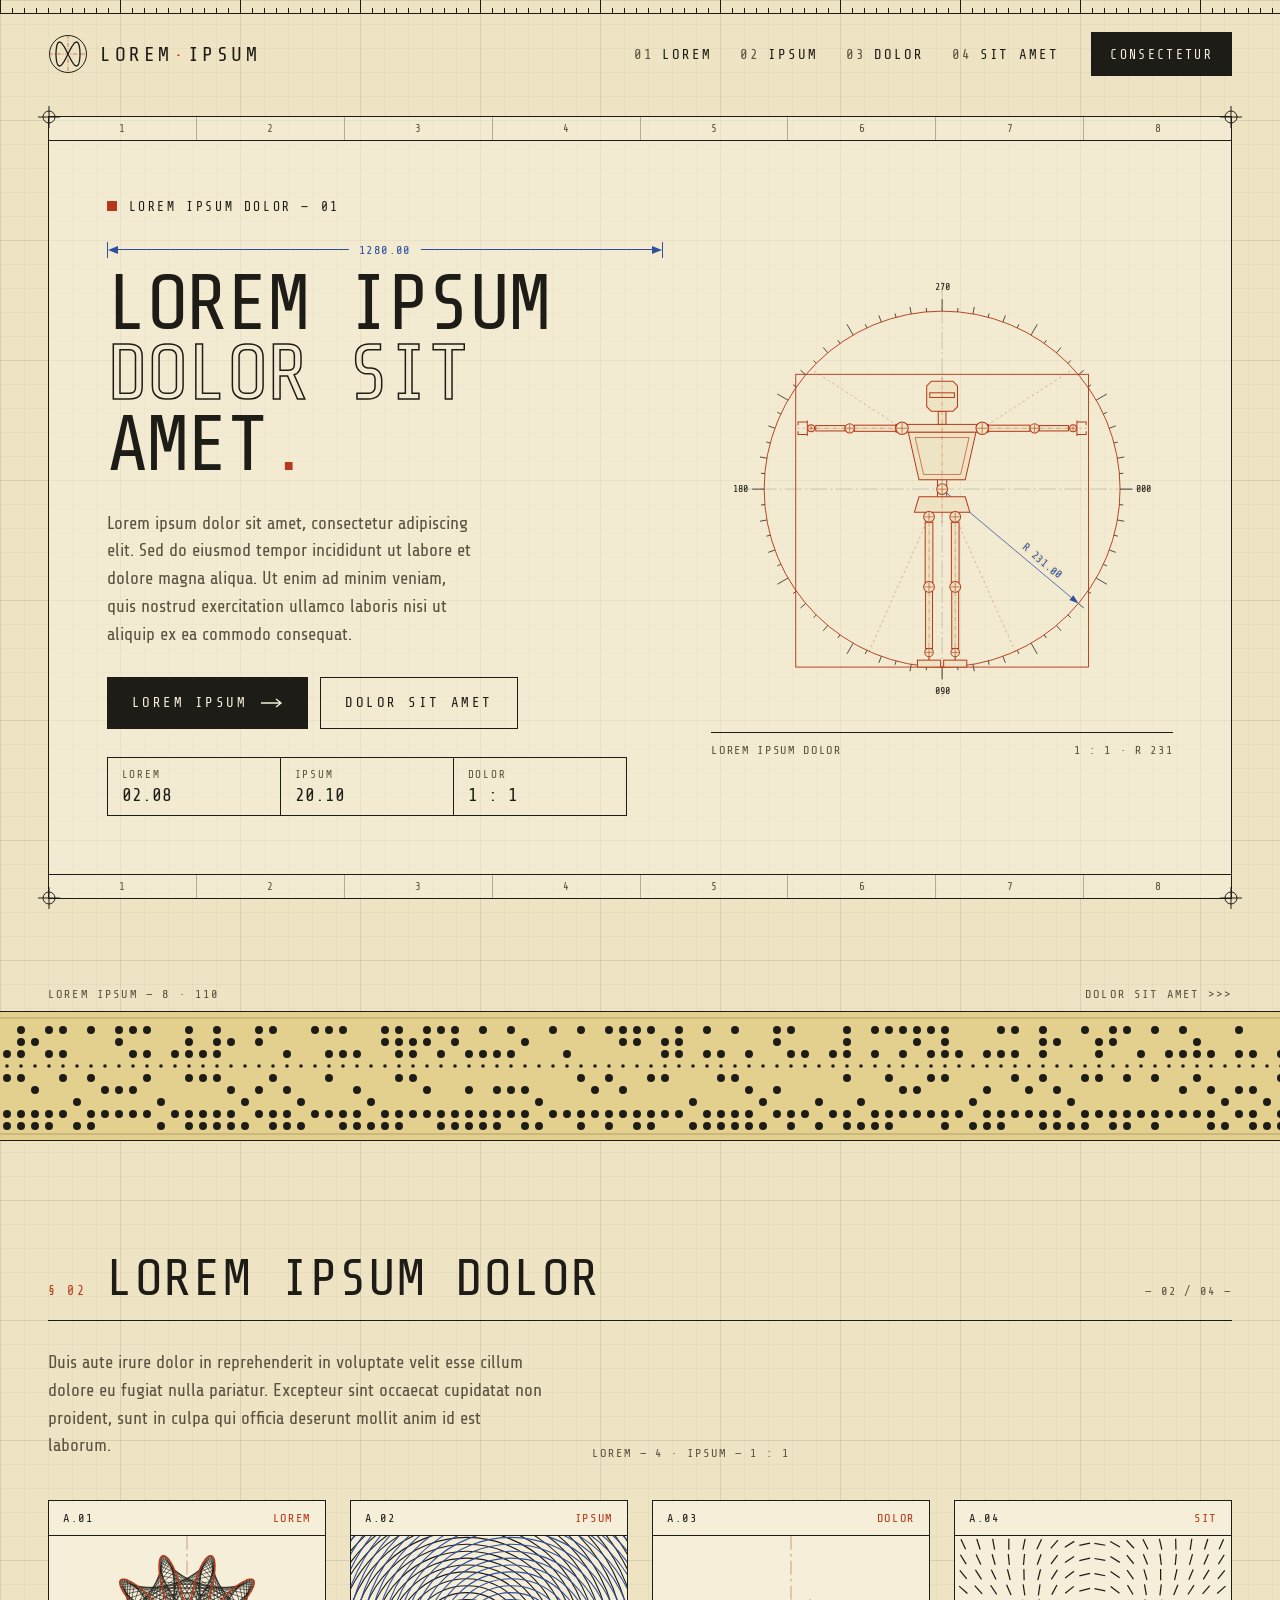
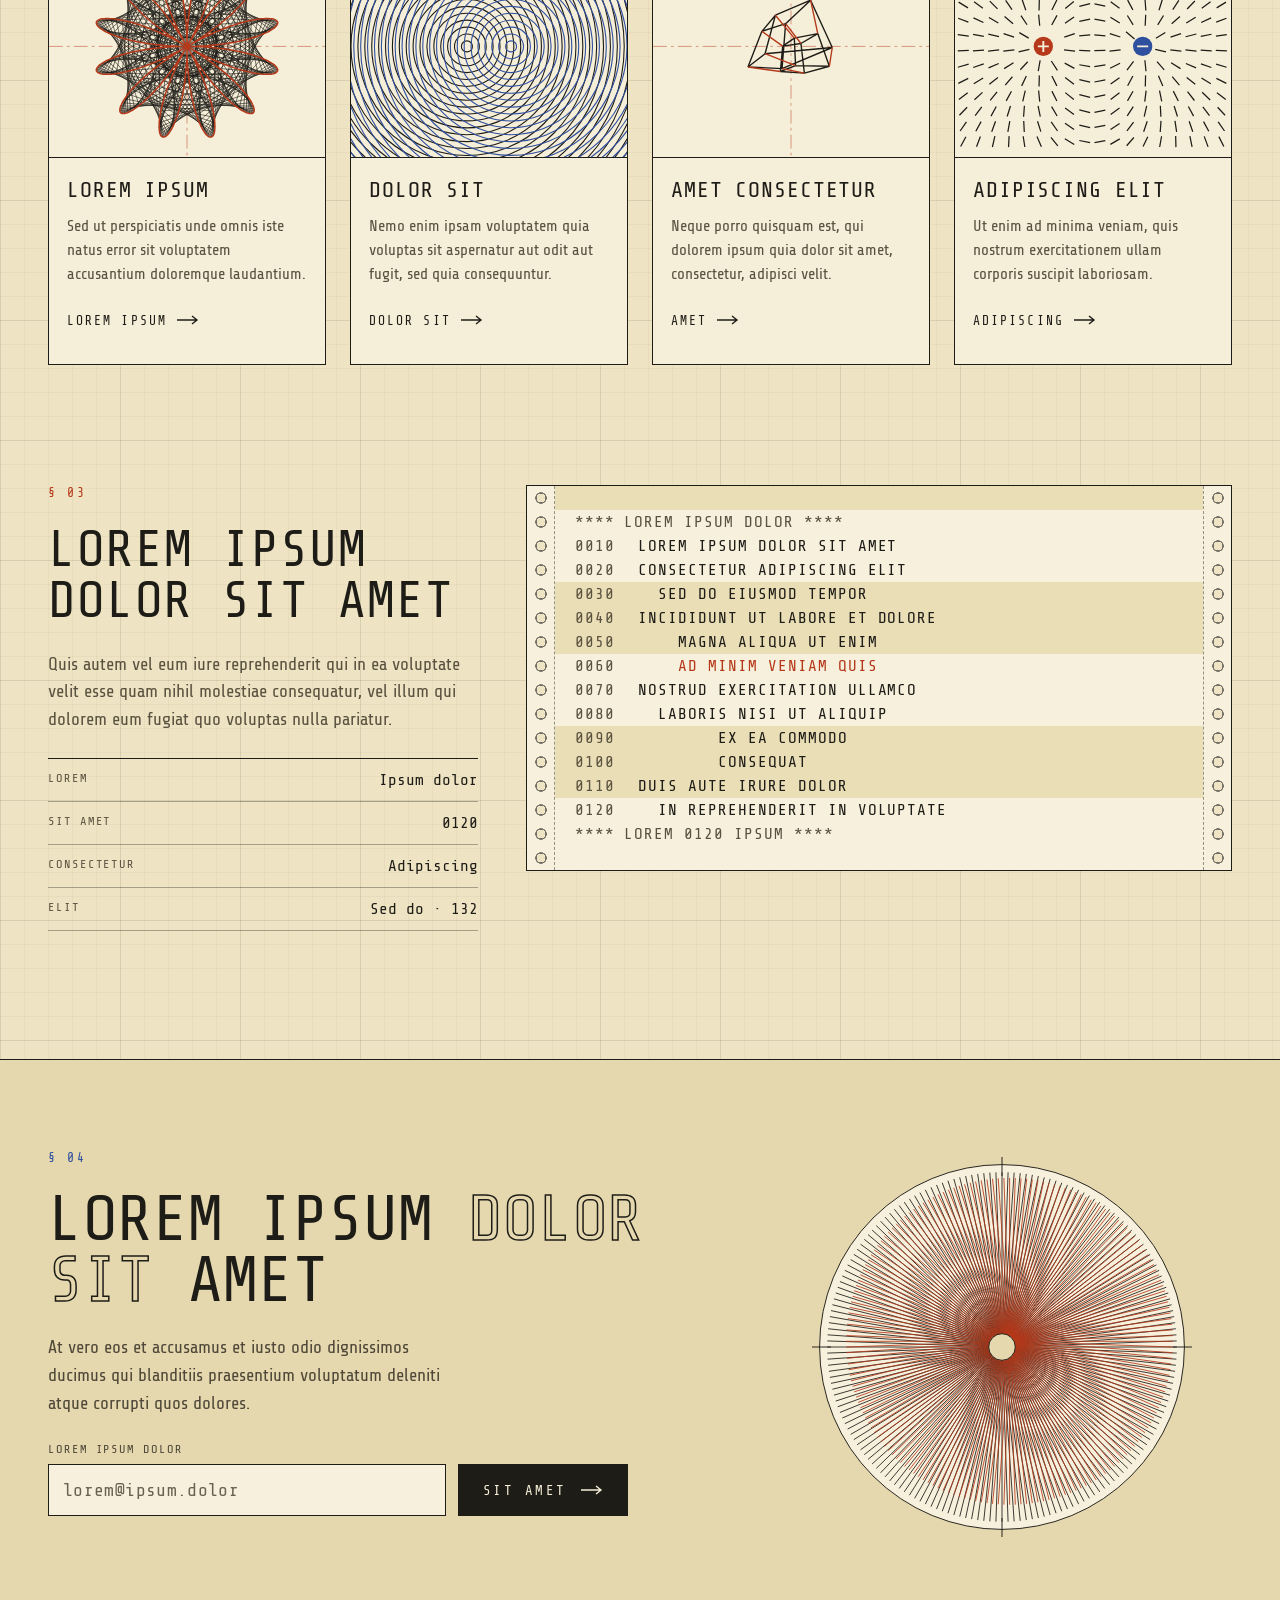
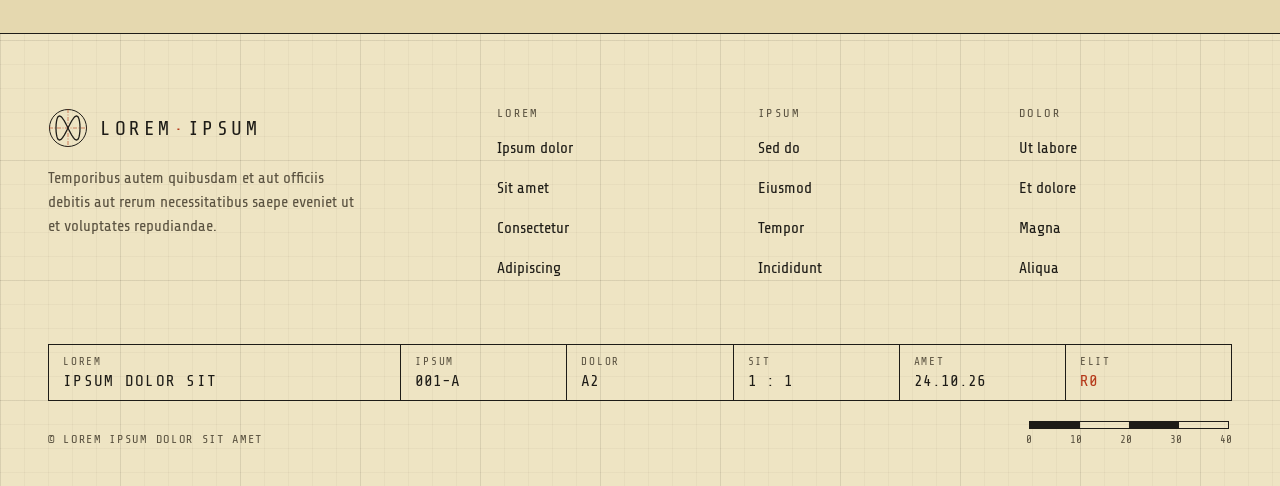
==== index.html @ cb976faa "uploaded html, css, and js file for editing." ====
<!doctype html>
<html lang="en">
<head>
  <meta charset="utf-8">
  <meta name="viewport" content="width=device-width, initial-scale=1">
  <title>Lorem Ipsum</title>
  <meta name="description" content="Lorem ipsum dolor sit amet, consectetur adipiscing elit.">
  <link rel="preconnect" href="https://fonts.googleapis.com">
  <link rel="preconnect" href="https://fonts.gstatic.com" crossorigin>
  <link rel="stylesheet" href="https://fonts.googleapis.com/css2?family=Share+Tech&amp;family=Share+Tech+Mono&amp;display=swap">
  <link rel="stylesheet" href="styles.css">
  <script src="script.js" defer></script>
</head>
<body>

<div class="ruler" aria-hidden="true"></div>

<!-- ============ Header ============ -->
<header class="site-header container">
  <nav class="nav" aria-label="Primary">
    <a class="brand" href="#">
      <svg class="brand-mark" width="40" height="40" viewBox="0 0 40 40" aria-hidden="true">
        <circle class="s-ink" cx="20" cy="20" r="18.5" fill="none" stroke-width="1"/>
        <path class="s-acc" d="M20 1V39M1 20H39" fill="none" stroke-width="0.6" stroke-dasharray="4 1.5 1 1.5"/>
        <path class="s-ink" data-art="logo" fill="none" stroke-width="1.3"/>
      </svg>
      <span class="brand-name">Lorem<span class="accent">·</span>Ipsum</span>
    </a>
    <div class="nav-links">
      <a href="#"><span class="num">01</span>Lorem</a>
      <a href="#"><span class="num">02</span>Ipsum</a>
      <a href="#"><span class="num">03</span>Dolor</a>
      <a href="#"><span class="num">04</span>Sit amet</a>
    </div>
    <a class="btn btn--solid btn--sm" href="#">Consectetur</a>
  </nav>
</header>

<main>

  <!-- ============ Hero: drawing sheet ============ -->
  <section class="hero container">
    <div class="sheet">
      <svg class="reg reg--tl" viewBox="0 0 22 22" aria-hidden="true"><circle cx="11" cy="11" r="6"/><path d="M11 0V22M0 11H22"/></svg>
      <svg class="reg reg--tr" viewBox="0 0 22 22" aria-hidden="true"><circle cx="11" cy="11" r="6"/><path d="M11 0V22M0 11H22"/></svg>
      <svg class="reg reg--bl" viewBox="0 0 22 22" aria-hidden="true"><circle cx="11" cy="11" r="6"/><path d="M11 0V22M0 11H22"/></svg>
      <svg class="reg reg--br" viewBox="0 0 22 22" aria-hidden="true"><circle cx="11" cy="11" r="6"/><path d="M11 0V22M0 11H22"/></svg>

      <div class="zones" aria-hidden="true">
        <span>1</span><span>2</span><span>3</span><span>4</span><span>5</span><span>6</span><span>7</span><span>8</span>
      </div>

      <div class="hero-grid">
        <div class="hero-copy">
          <p class="eyebrow"><span class="eyebrow-dot" aria-hidden="true"></span>Lorem ipsum dolor — 01</p>

          <div class="hero-heading">
            <div class="dim" aria-hidden="true">
              <span class="dim-tick"></span>
              <svg width="10" height="8" viewBox="0 0 10 8"><path d="M0 4L10 0V8Z"/></svg>
              <span class="dim-line"></span>
              <span class="dim-label">1280.00</span>
              <span class="dim-line"></span>
              <svg width="10" height="8" viewBox="0 0 10 8"><path d="M10 4L0 0V8Z"/></svg>
              <span class="dim-tick"></span>
            </div>
            <h1 class="hero-title">
              <span>Lorem ipsum</span>
              <span class="outline">Dolor sit</span>
              <span>Amet<span class="accent">.</span></span>
            </h1>
          </div>

          <p class="lede">Lorem ipsum dolor sit amet, consectetur adipiscing elit. Sed do eiusmod tempor incididunt ut labore et dolore magna aliqua. Ut enim ad minim veniam, quis nostrud exercitation ullamco laboris nisi ut aliquip ex ea commodo consequat.</p>

          <div class="actions">
            <a class="btn btn--solid" href="#">Lorem ipsum
              <svg class="arrow" width="22" height="10" viewBox="0 0 22 10" aria-hidden="true"><path d="M0 5H20M15 1L20 5L15 9"/></svg>
            </a>
            <a class="btn btn--ghost" href="#">Dolor sit amet</a>
          </div>

          <dl class="title-block title-block--hero">
            <div><dt>Lorem</dt><dd>02.08</dd></div>
            <div><dt>Ipsum</dt><dd>20.10</dd></div>
            <div><dt>Dolor</dt><dd>1 : 1</dd></div>
          </dl>
        </div>

        <!-- Vitruvian robot: limbs swing about their joints between two poses -->
        <figure class="hero-fig">
          <svg class="vitruvian" viewBox="0 0 600 600" role="img" aria-label="Lorem ipsum dolor sit amet">
            <path class="s-ink" d="M300 30V570M30 300H570" fill="none" stroke-width="0.6" stroke-opacity="0.4" stroke-dasharray="22 4 3 4"/>
            <circle class="s-acc" cx="300" cy="300" r="231" fill="none" stroke-width="1.2"/>

            <g class="spin">
              <path class="s-ink" data-art="ticks" fill="none" stroke-width="1"/>
              <text class="f-ink" x="562" y="304" text-anchor="middle" font-size="13">000</text>
              <text class="f-ink" x="300" y="566" text-anchor="middle" font-size="13">090</text>
              <text class="f-ink" x="38" y="304" text-anchor="middle" font-size="13">180</text>
              <text class="f-ink" x="300" y="42" text-anchor="middle" font-size="13">270</text>
            </g>

            <rect class="s-acc" x="110" y="151" width="380" height="380" fill="none" stroke-width="1.2"/>

            <!-- ghost lines: both poses at once -->
            <path class="s-acc" d="M248 221H112M352 221H488M248 221L133.9 146.9M352 221L466.1 146.9M283 336V531M317 336V531M283 336L203.7 514.1M317 336L396.3 514.1" fill="none" stroke-width="0.8" stroke-dasharray="3 4" stroke-opacity="0.55"/>

            <!-- radius dimension -->
            <path class="s-acc2" d="M300 300L468 441" fill="none" stroke-width="1"/>
            <polygon class="f-acc2" points="477,448.5 465.2,443.9 470.4,437.7"/>
            <text class="f-acc2 halo" x="0" y="0" transform="translate(427 397) rotate(40)" text-anchor="middle" font-size="14">R 231.00</text>

            <g class="robot">
              <g class="leg-l">
                <rect x="278" y="343" width="10" height="78"/>
                <rect x="278.5" y="433" width="9" height="74"/>
                <path class="open" d="M283 517.5V522"/>
                <rect x="268" y="522" width="30" height="9"/>
                <path class="cl" d="M283 343V421M283 433V507"/>
                <circle cx="283" cy="427" r="7"/>
                <circle cx="283" cy="512" r="5.5"/>
                <path class="thin" d="M277 427H289M283 421V433M278.5 512H287.5M283 507.5V516.5"/>
              </g>
              <g class="leg-r">
                <rect x="312" y="343" width="10" height="78"/>
                <rect x="312.5" y="433" width="9" height="74"/>
                <path class="open" d="M317 517.5V522"/>
                <rect x="302" y="522" width="30" height="9"/>
                <path class="cl" d="M317 343V421M317 433V507"/>
                <circle cx="317" cy="427" r="7"/>
                <circle cx="317" cy="512" r="5.5"/>
                <path class="thin" d="M311 427H323M317 421V433M312.5 512H321.5M317 507.5V516.5"/>
              </g>
              <g class="arm-l">
                <rect x="186" y="217" width="54" height="8"/>
                <rect x="136" y="217.5" width="38" height="7"/>
                <path class="open" d="M125 211V231M125 213H113V217M125 229H113V225"/>
                <path class="cl" d="M186 221H240M136 221H174"/>
                <circle cx="180" cy="221" r="6"/>
                <circle cx="130" cy="221" r="4.5"/>
                <path class="thin" d="M175 221H185M180 216V226M126.5 221H133.5M130 217.5V224.5"/>
              </g>
              <g class="arm-r">
                <rect x="360" y="217" width="54" height="8"/>
                <rect x="426" y="217.5" width="38" height="7"/>
                <path class="open" d="M475 211V231M475 213H487V217M475 229H487V225"/>
                <path class="cl" d="M360 221H414M426 221H464"/>
                <circle cx="420" cy="221" r="6"/>
                <circle cx="470" cy="221" r="4.5"/>
                <path class="thin" d="M415 221H425M420 216V226M466.5 221H473.5M470 217.5V224.5"/>
              </g>
              <!-- neck, head, torso, waist, pelvis, shoulder beam -->
              <rect x="295" y="199" width="10" height="17"/>
              <path d="M286 160H314L320 166V193L314 199H286L280 193V166Z"/>
              <rect x="284" y="175" width="32" height="6"/>
              <path d="M256 226H344L330 288H270Z"/>
              <path class="thin" d="M265 233H335L324 281H276Z"/>
              <path class="open" d="M294 288V310M306 288V310"/>
              <path d="M270 310H330L336 330H264Z"/>
              <rect x="240" y="216" width="120" height="10"/>
              <path class="cl" d="M300 154V344"/>
              <!-- fixed joints: shoulders, waist, hips -->
              <circle cx="248" cy="221" r="8"/>
              <circle cx="352" cy="221" r="8"/>
              <circle cx="300" cy="300" r="7"/>
              <circle cx="283" cy="336" r="7"/>
              <circle cx="317" cy="336" r="7"/>
              <path class="thin" d="M241 221H255M248 214V228M345 221H359M352 214V228M294 300H306M300 294V306M277 336H289M283 330V342M311 336H323M317 330V342"/>
            </g>
          </svg>
          <figcaption><span>Lorem ipsum dolor</span><span>1 : 1 · R 231</span></figcaption>
        </figure>
      </div>

      <div class="zones zones--bottom" aria-hidden="true">
        <span>1</span><span>2</span><span>3</span><span>4</span><span>5</span><span>6</span><span>7</span><span>8</span>
      </div>
    </div>
  </section>

  <!-- ============ Punched paper tape (encodes lorem ipsum in 8-bit ASCII) ============ -->
  <section class="tape-section" aria-hidden="true">
    <div class="container tape-meta"><span>Lorem ipsum — 8 · 110</span><span>Dolor sit amet &gt;&gt;&gt;</span></div>
    <div class="tape">
      <div class="tape-track">
        <svg height="128" data-tape>
          <path class="s-ink" data-art="tapeEdge" fill="none" stroke-width="0.5" stroke-opacity="0.5"/>
          <path class="f-ink" data-art="tape.holes"/>
          <path class="f-ink" data-art="tape.feed"/>
        </svg>
      </div>
    </div>
  </section>

  <!-- ============ § 02 — Cards ============ -->
  <section class="section container">
    <header class="section-head">
      <span class="sec-num">§ 02</span>
      <h2>Lorem ipsum dolor</h2>
      <span class="page-num">— 02 / 04 —</span>
    </header>
    <div class="section-intro">
      <p class="body-lg">Duis aute irure dolor in reprehenderit in voluptate velit esse cillum dolore eu fugiat nulla pariatur. Excepteur sint occaecat cupidatat non proident, sunt in culpa qui officia deserunt mollit anim id est laborum.</p>
      <span class="meta">Lorem — 4 · Ipsum — 1 : 1</span>
    </div>

    <div class="cards">
      <article class="card">
        <div class="card-head"><span>A.01</span><span class="accent">Lorem</span></div>
        <svg class="card-art" viewBox="0 0 200 160" aria-hidden="true">
          <path class="s-acc" d="M100 0V160M0 80H200" fill="none" stroke-width="0.5" stroke-dasharray="10 3 2 3" stroke-opacity="0.7"/>
          <path class="s-ink" data-art="maurer" fill="none" stroke-width="0.45"/>
          <path class="s-acc" data-art="rose" fill="none" stroke-width="1.1"/>
        </svg>
        <div class="card-body">
          <h3>Lorem ipsum</h3>
          <p>Sed ut perspiciatis unde omnis iste natus error sit voluptatem accusantium doloremque laudantium.</p>
          <a class="link-arrow" href="#">Lorem ipsum
            <svg class="arrow" width="22" height="10" viewBox="0 0 22 10" aria-hidden="true"><path d="M0 5H20M15 1L20 5L15 9"/></svg>
          </a>
        </div>
      </article>

      <article class="card">
        <div class="card-head"><span>A.02</span><span class="accent">Ipsum</span></div>
        <svg class="card-art" viewBox="0 0 200 160" aria-hidden="true">
          <path class="s-ink" data-art="moire1" fill="none" stroke-width="0.8"/>
          <path class="s-acc2" data-art="moire2" fill="none" stroke-width="0.8"/>
        </svg>
        <div class="card-body">
          <h3>Dolor sit</h3>
          <p>Nemo enim ipsam voluptatem quia voluptas sit aspernatur aut odit aut fugit, sed quia consequuntur.</p>
          <a class="link-arrow" href="#">Dolor sit
            <svg class="arrow" width="22" height="10" viewBox="0 0 22 10" aria-hidden="true"><path d="M0 5H20M15 1L20 5L15 9"/></svg>
          </a>
        </div>
      </article>

      <article class="card">
        <div class="card-head"><span>A.03</span><span class="accent">Dolor</span></div>
        <svg class="card-art" viewBox="0 0 200 160" aria-hidden="true">
          <path class="s-acc" d="M100 0V160M0 80H200" fill="none" stroke-width="0.5" stroke-dasharray="10 3 2 3" stroke-opacity="0.7"/>
          <path class="s-ink" data-art="tessA" fill="none" stroke-width="1"/>
          <path class="s-acc" data-art="tessW" fill="none" stroke-width="1"/>
        </svg>
        <div class="card-body">
          <h3>Amet consectetur</h3>
          <p>Neque porro quisquam est, qui dolorem ipsum quia dolor sit amet, consectetur, adipisci velit.</p>
          <a class="link-arrow" href="#">Amet
            <svg class="arrow" width="22" height="10" viewBox="0 0 22 10" aria-hidden="true"><path d="M0 5H20M15 1L20 5L15 9"/></svg>
          </a>
        </div>
      </article>

      <article class="card">
        <div class="card-head"><span>A.04</span><span class="accent">Sit</span></div>
        <svg class="card-art" viewBox="0 0 200 160" aria-hidden="true">
          <path class="s-ink" data-art="field" fill="none" stroke-width="0.9"/>
          <circle class="f-acc" cx="64" cy="80" r="7"/>
          <circle class="f-acc2" cx="136" cy="80" r="7"/>
          <path class="s-card" d="M60 80H68M64 76V84M132 80H140" fill="none" stroke-width="1.4"/>
        </svg>
        <div class="card-body">
          <h3>Adipiscing elit</h3>
          <p>Ut enim ad minima veniam, quis nostrum exercitationem ullam corporis suscipit laboriosam.</p>
          <a class="link-arrow" href="#">Adipiscing
            <svg class="arrow" width="22" height="10" viewBox="0 0 22 10" aria-hidden="true"><path d="M0 5H20M15 1L20 5L15 9"/></svg>
          </a>
        </div>
      </article>
    </div>
  </section>

  <!-- ============ § 03 — Specs + line-printer output ============ -->
  <section class="section section--wide container">
    <div class="split">
      <div class="split-copy">
        <span class="sec-num">§ 03</span>
        <h2>Lorem ipsum dolor sit amet</h2>
        <p class="body-lg">Quis autem vel eum iure reprehenderit qui in ea voluptate velit esse quam nihil molestiae consequatur, vel illum qui dolorem eum fugiat quo voluptas nulla pariatur.</p>
        <dl class="specs">
          <div><dt>Lorem</dt><dd>Ipsum dolor</dd></div>
          <div><dt>Sit amet</dt><dd>0120</dd></div>
          <div><dt>Consectetur</dt><dd>Adipiscing</dd></div>
          <div><dt>Elit</dt><dd>Sed do · 132</dd></div>
        </dl>
      </div>

      <div class="printout">
        <div class="sprockets" aria-hidden="true"></div>
        <div class="print-body">
          <div class="pl pl--muted">**** Lorem ipsum dolor ****</div>
          <div class="pl"><span class="ln">0010</span><span>Lorem ipsum dolor sit amet</span></div>
          <div class="pl"><span class="ln">0020</span><span>Consectetur adipiscing elit</span></div>
          <div class="pl"><span class="ln">0030</span><span>  sed do eiusmod tempor</span></div>
          <div class="pl"><span class="ln">0040</span><span>Incididunt ut labore et dolore</span></div>
          <div class="pl"><span class="ln">0050</span><span>    magna aliqua ut enim</span></div>
          <div class="pl"><span class="ln">0060</span><span class="accent">    ad minim veniam quis</span></div>
          <div class="pl"><span class="ln">0070</span><span>Nostrud exercitation ullamco</span></div>
          <div class="pl"><span class="ln">0080</span><span>  laboris nisi ut aliquip</span></div>
          <div class="pl"><span class="ln">0090</span><span>        ex ea commodo</span></div>
          <div class="pl"><span class="ln">0100</span><span>        consequat</span></div>
          <div class="pl"><span class="ln">0110</span><span>Duis aute irure dolor</span></div>
          <div class="pl"><span class="ln">0120</span><span>  in reprehenderit in voluptate</span></div>
          <div class="pl pl--muted">**** Lorem 0120 ipsum ****</div>
        </div>
        <div class="sprockets sprockets--right" aria-hidden="true"></div>
      </div>
    </div>
  </section>

  <!-- ============ § 04 — Call to action ============ -->
  <section class="band">
    <div class="band-inner container">
      <div class="band-copy">
        <span class="sec-num sec-num--alt">§ 04</span>
        <h2 class="band-title">Lorem ipsum <span class="outline">dolor sit</span> amet</h2>
        <p class="body-lg">At vero eos et accusamus et iusto odio dignissimos ducimus qui blanditiis praesentium voluptatum deleniti atque corrupti quos dolores.</p>
        <form class="signup" action="#" method="post">
          <label>Lorem ipsum dolor
            <input type="email" name="email" placeholder="lorem@ipsum.dolor" autocomplete="email" required>
          </label>
          <button type="submit" class="btn btn--solid">Sit amet
            <svg class="arrow" width="22" height="10" viewBox="0 0 22 10" aria-hidden="true"><path d="M0 5H20M15 1L20 5L15 9"/></svg>
          </button>
          <p class="signup-status" role="status" aria-live="polite"></p>
        </form>
      </div>
      <div class="band-art">
        <svg viewBox="0 0 400 400" aria-hidden="true">
          <circle class="f-panel s-ink" cx="200" cy="200" r="192" stroke-width="1"/>
          <g class="spin"><path class="s-ink" data-art="rays" fill="none" stroke-width="0.9"/></g>
          <g class="spin-rev"><path class="s-acc" data-art="rays2" fill="none" stroke-width="0.9"/></g>
          <circle class="f-band s-ink" cx="200" cy="200" r="14" stroke-width="1"/>
          <path class="s-ink" d="M200 0V20M200 380V400M0 200H20M380 200H400" fill="none" stroke-width="1"/>
        </svg>
      </div>
    </div>
  </section>

</main>

<!-- ============ Footer ============ -->
<footer class="site-footer container">
  <div class="footer-grid">
    <div class="footer-brand">
      <div class="brand">
        <svg class="brand-mark" width="40" height="40" viewBox="0 0 40 40" aria-hidden="true">
          <circle class="s-ink" cx="20" cy="20" r="18.5" fill="none" stroke-width="1"/>
          <path class="s-acc" d="M20 1V39M1 20H39" fill="none" stroke-width="0.6" stroke-dasharray="4 1.5 1 1.5"/>
          <path class="s-ink" data-art="logo" fill="none" stroke-width="1.3"/>
        </svg>
        <span class="brand-name">Lorem<span class="accent">·</span>Ipsum</span>
      </div>
      <p>Temporibus autem quibusdam et aut officiis debitis aut rerum necessitatibus saepe eveniet ut et voluptates repudiandae.</p>
    </div>
    <nav class="footer-nav" aria-label="Lorem">
      <h3>Lorem</h3>
      <ul>
        <li><a href="#">Ipsum dolor</a></li>
        <li><a href="#">Sit amet</a></li>
        <li><a href="#">Consectetur</a></li>
        <li><a href="#">Adipiscing</a></li>
      </ul>
    </nav>
    <nav class="footer-nav" aria-label="Ipsum">
      <h3>Ipsum</h3>
      <ul>
        <li><a href="#">Sed do</a></li>
        <li><a href="#">Eiusmod</a></li>
        <li><a href="#">Tempor</a></li>
        <li><a href="#">Incididunt</a></li>
      </ul>
    </nav>
    <nav class="footer-nav" aria-label="Dolor">
      <h3>Dolor</h3>
      <ul>
        <li><a href="#">Ut labore</a></li>
        <li><a href="#">Et dolore</a></li>
        <li><a href="#">Magna</a></li>
        <li><a href="#">Aliqua</a></li>
      </ul>
    </nav>
  </div>

  <dl class="title-block title-block--footer">
    <div class="wide"><dt>Lorem</dt><dd class="caps">Ipsum dolor sit</dd></div>
    <div><dt>Ipsum</dt><dd>001-A</dd></div>
    <div><dt>Dolor</dt><dd>A2</dd></div>
    <div><dt>Sit</dt><dd>1 : 1</dd></div>
    <div><dt>Amet</dt><dd>24.10.26</dd></div>
    <div><dt>Elit</dt><dd class="accent">R0</dd></div>
  </dl>

  <div class="footer-bottom">
    <span>© Lorem ipsum dolor sit amet</span>
    <div class="scale" aria-hidden="true">
      <div class="scale-bar"><span></span><span></span><span></span><span></span></div>
      <div class="scale-labels"><span>0</span><span>10</span><span>20</span><span>30</span><span>40</span></div>
    </div>
  </div>
</footer>

</body>
</html>
---- styles.css ----
/* ==========================================================================
   Lorem Ipsum — plotter / CAD-sheet landing page
   ========================================================================== */

/* ---------- Tokens ---------- */
:root {
  --paper: #eee4c3;      /* page ground */
  --panel: #f6f0dc;      /* printout, inputs */
  --card: #f5eed8;       /* cards, button text */
  --band: #e5d8af;       /* CTA band */
  --tape: #e3cf8e;       /* paper tape */
  --ink: #1e1c17;
  --muted: #5a5240;
  --muted-dark: #4f4838;
  --accent: #b5391a;     /* vermilion pen */
  --accent-2: #2f4f9f;   /* cobalt pen */
  --rule-soft: rgba(30, 28, 23, 0.35);

  --mono: "Share Tech Mono", ui-monospace, monospace;
  --sans: "Share Tech", system-ui, sans-serif;

  --gutter: clamp(16px, 4vw, 48px);
  --max: 1280px;
}

/* ---------- Base ---------- */
*, *::before, *::after { box-sizing: border-box; }

html { -webkit-text-size-adjust: 100%; }

body {
  margin: 0;
  font-family: var(--mono);
  color: var(--ink);
  background-color: var(--paper);
  /* graph paper: 120px major grid over a 24px minor grid */
  background-image:
    linear-gradient(rgba(30, 28, 23, 0.075) 1px, transparent 1px),
    linear-gradient(90deg, rgba(30, 28, 23, 0.075) 1px, transparent 1px),
    linear-gradient(rgba(30, 28, 23, 0.035) 1px, transparent 1px),
    linear-gradient(90deg, rgba(30, 28, 23, 0.035) 1px, transparent 1px);
  background-size: 120px 120px, 120px 120px, 24px 24px, 24px 24px;
  overflow-x: hidden;
}

a { color: var(--ink); }
a:hover { color: var(--accent); }
:focus-visible { outline: 2px solid var(--accent-2); outline-offset: 3px; }

.accent { color: var(--accent); }

.outline { color: transparent; -webkit-text-stroke: 1.5px var(--ink); }
@supports not (-webkit-text-stroke: 1px black) {
  .outline { color: var(--ink); }
}

.container {
  max-width: var(--max);
  margin-inline: auto;
  padding-inline: var(--gutter);
}

h2 {
  margin: 0;
  font-weight: 400;
  font-size: clamp(32px, 4vw, 56px);
  line-height: 1;
  letter-spacing: 0.02em;
  text-transform: uppercase;
}

.lede,
.body-lg {
  margin: 0;
  font-family: var(--sans);
  font-size: 18px;
  line-height: 1.55;
  color: var(--muted);
}

/* ---------- SVG paint helpers (presentation attributes can't use var()) ---------- */
.s-ink  { stroke: var(--ink); }
.s-acc  { stroke: var(--accent); }
.s-acc2 { stroke: var(--accent-2); }
.s-card { stroke: var(--card); }
.f-ink   { fill: var(--ink); }
.f-acc   { fill: var(--accent); }
.f-acc2  { fill: var(--accent-2); }
.f-panel { fill: var(--panel); }
.f-band  { fill: var(--band); }
.halo { stroke: var(--paper); stroke-width: 4px; paint-order: stroke; }

.arrow { flex: none; fill: none; stroke: currentColor; stroke-width: 1.4; }

/* ---------- Top ruler ---------- */
.ruler {
  height: 14px;
  border-bottom: 1px solid var(--ink);
  background-image:
    repeating-linear-gradient(to right, var(--ink) 0 1px, transparent 1px 12px),
    repeating-linear-gradient(to right, var(--ink) 0 1px, transparent 1px 120px);
  background-size: 100% 5px, 100% 14px;
  background-position: left bottom, left bottom;
  background-repeat: repeat-x;
}

/* ---------- Header ---------- */
.site-header { padding-top: 18px; }

.nav {
  display: flex;
  flex-wrap: wrap;
  align-items: center;
  gap: 12px 32px;
}

.brand {
  display: flex;
  align-items: center;
  gap: 12px;
  min-height: 44px;
  color: var(--ink);
  text-decoration: none;
}
.brand-mark { flex: none; }
.brand-name { font-size: 20px; letter-spacing: 0.18em; text-transform: uppercase; }

.nav-links {
  display: flex;
  flex-wrap: wrap;
  gap: 0 28px;
  margin-left: auto;
  font-size: 14px;
  letter-spacing: 0.14em;
  text-transform: uppercase;
}
.nav-links a { display: inline-flex; gap: 8px; padding: 13px 0; text-decoration: none; }
.num { color: var(--muted); }

/* ---------- Buttons ---------- */
.btn {
  display: inline-flex;
  align-items: center;
  gap: 14px;
  min-height: 52px;
  padding: 0 24px;
  border: 1px solid var(--ink);
  border-radius: 0;
  font-family: var(--mono);
  font-size: 14px;
  letter-spacing: 0.18em;
  text-transform: uppercase;
  text-decoration: none;
  cursor: pointer;
  transition: background-color 0.15s, color 0.15s, border-color 0.15s;
}
.btn--solid { background: var(--ink); color: var(--card); }
.btn--solid:hover { background: var(--accent); border-color: var(--accent); color: var(--card); }
.btn--ghost { background: transparent; color: var(--ink); }
.btn--ghost:hover { background: var(--ink); color: var(--card); }
.btn--sm { min-height: 44px; padding: 0 18px; gap: 12px; font-size: 13px; }

/* ---------- Hero: drawing sheet ---------- */
.hero { padding-top: 40px; }

.sheet {
  position: relative;
  border: 1px solid var(--ink);
  background: rgba(246, 240, 220, 0.55);
}

.reg {
  position: absolute;
  width: 22px;
  height: 22px;
  fill: none;
  stroke: var(--ink);
}
.reg--tl { top: -11px; left: -11px; }
.reg--tr { top: -11px; right: -11px; }
.reg--bl { bottom: -11px; left: -11px; }
.reg--br { bottom: -11px; right: -11px; }

.zones {
  display: flex;
  border-bottom: 1px solid var(--ink);
  font-size: 11px;
  color: var(--muted);
}
.zones span {
  flex: 1;
  padding: 5px 0;
  text-align: center;
  border-right: 1px solid rgba(30, 28, 23, 0.3);
}
.zones span:last-child { border-right: 0; }
.zones--bottom { border-bottom: 0; border-top: 1px solid var(--ink); }

.hero-grid {
  display: flex;
  flex-wrap: wrap;
  align-items: center;
  gap: 48px;
  padding: clamp(24px, 4.5vw, 64px);
}

.hero-copy {
  flex: 1 1 500px;
  min-width: 0;
  display: flex;
  flex-direction: column;
  gap: 28px;
}

.eyebrow {
  margin: 0;
  display: flex;
  align-items: center;
  gap: 12px;
  font-size: 13px;
  letter-spacing: 0.2em;
  text-transform: uppercase;
}
.eyebrow-dot { flex: none; width: 10px; height: 10px; background: var(--accent); }

.hero-heading { display: flex; flex-direction: column; gap: 12px; }

/* dimension line above the headline */
.dim {
  display: flex;
  align-items: center;
  color: var(--accent-2);
  font-size: 12px;
  letter-spacing: 0.12em;
}
.dim svg { flex: none; fill: var(--accent-2); }
.dim-tick { height: 16px; border-left: 1px solid var(--accent-2); }
.dim-line { flex: 1; border-top: 1px solid var(--accent-2); }
.dim-label { padding: 0 10px; }

.hero-title {
  margin: 0;
  font-weight: 400;
  font-size: clamp(44px, 6vw, 88px);
  line-height: 0.92;
  letter-spacing: -0.01em;
  text-transform: uppercase;
}
.hero-title > span { display: block; }

.lede { max-width: 46ch; }

.actions { display: flex; flex-wrap: wrap; gap: 12px; }

/* title block (hero stats + footer) */
.title-block {
  margin: 0;
  display: flex;
  flex-wrap: wrap;
  border-top: 1px solid var(--ink);
  border-left: 1px solid var(--ink);
}
.title-block > div {
  flex: 1 1 140px;
  padding: 10px 14px;
  border-right: 1px solid var(--ink);
  border-bottom: 1px solid var(--ink);
}
.title-block dt {
  font-size: 11px;
  letter-spacing: 0.16em;
  text-transform: uppercase;
  color: var(--muted);
}
.title-block dd { margin: 4px 0 0; font-size: 18px; }
.title-block .caps { text-transform: uppercase; letter-spacing: 0.08em; }

.title-block--hero { max-width: 520px; }

/* ---------- Hero figure: Vitruvian robot ---------- */
.hero-fig {
  flex: 1.1 1 400px;
  min-width: 0;
  margin: 0;
  display: flex;
  flex-direction: column;
  align-items: center;
  gap: 12px;
}
.vitruvian { display: block; width: 100%; max-width: 580px; height: auto; }
.vitruvian text { font-family: var(--mono); }

.hero-fig figcaption {
  display: flex;
  flex-wrap: wrap;
  justify-content: space-between;
  gap: 8px;
  width: 100%;
  max-width: 580px;
  padding-top: 10px;
  border-top: 1px solid var(--ink);
  font-size: 12px;
  letter-spacing: 0.14em;
  text-transform: uppercase;
  color: var(--muted);
}

.robot { fill: var(--paper); stroke: var(--accent); stroke-width: 1.3; }
.robot .open { fill: none; }
.robot .thin { fill: none; stroke-width: 0.8; }
.robot .cl   { fill: none; stroke-width: 0.5; stroke-dasharray: 6 2 1 2; } /* centre lines */

/* each limb pivots about its joint centre, in SVG user units */
.arm-l, .arm-r, .leg-l, .leg-r { transform-box: view-box; }
.arm-l { transform-origin: 248px 221px; }
.arm-r { transform-origin: 352px 221px; }
.leg-l { transform-origin: 283px 336px; }
.leg-r { transform-origin: 317px 336px; }

.vitruvian .arm-l { animation: arm-l 8s ease-in-out infinite; }
.vitruvian .arm-r { animation: arm-r 8s ease-in-out infinite; }
.vitruvian .leg-l { animation: leg-l 8s ease-in-out infinite; }
.vitruvian .leg-r { animation: leg-r 8s ease-in-out infinite; }

/* ---------- Rotating line art ---------- */
.spin     { transform-box: fill-box; transform-origin: 50% 50%; animation: spin 160s linear infinite; }
.spin-rev { transform-box: fill-box; transform-origin: 50% 50%; animation: spin 110s linear infinite reverse; }
.vitruvian .spin { transform-box: view-box; transform-origin: 300px 300px; }

/* ---------- Paper tape ---------- */
.tape-section { margin-top: 88px; }

.tape-meta {
  display: flex;
  flex-wrap: wrap;
  justify-content: space-between;
  gap: 16px;
  padding-bottom: 10px;
  font-size: 12px;
  letter-spacing: 0.18em;
  text-transform: uppercase;
  color: var(--muted);
}

.tape {
  overflow: hidden;
  background: var(--tape);
  border-block: 1px solid var(--ink);
}
.tape-track {
  display: flex;
  width: max-content;
  animation: feed 80s linear infinite;
}
.tape-track svg { display: block; flex: none; }

/* ---------- Sections ---------- */
.section { margin-top: 112px; }
.section--wide { margin-top: 120px; }

.section-head {
  display: flex;
  flex-wrap: wrap;
  align-items: baseline;
  gap: 12px 20px;
  padding-bottom: 16px;
  border-bottom: 1px solid var(--ink);
}
.sec-num { font-size: 13px; letter-spacing: 0.2em; color: var(--accent); }
.sec-num--alt { color: var(--accent-2); }
.page-num { margin-left: auto; font-size: 12px; letter-spacing: 0.16em; color: var(--muted); }

.section-intro {
  display: flex;
  flex-wrap: wrap;
  align-items: flex-end;
  gap: 16px 48px;
  margin-top: 28px;
}
.section-intro .body-lg { flex: 1 1 420px; max-width: 62ch; }

.meta {
  font-size: 12px;
  letter-spacing: 0.16em;
  text-transform: uppercase;
  color: var(--muted);
}

/* ---------- Cards ---------- */
.cards { display: flex; flex-wrap: wrap; gap: 24px; margin-top: 40px; }

.card {
  flex: 1 1 260px;
  min-width: 0;
  display: flex;
  flex-direction: column;
  border: 1px solid var(--ink);
  background: var(--card);
}
.card-head {
  display: flex;
  justify-content: space-between;
  padding: 10px 14px;
  border-bottom: 1px solid var(--ink);
  font-size: 12px;
  letter-spacing: 0.14em;
  text-transform: uppercase;
}
.card-art {
  display: block;
  width: 100%;
  height: auto;
  border-bottom: 1px solid var(--ink);
  overflow: hidden;
}
.card-body {
  flex: 1;
  display: flex;
  flex-direction: column;
  gap: 12px;
  padding: 20px 18px 22px;
}
.card h3 {
  margin: 0;
  font-weight: 400;
  font-size: 22px;
  letter-spacing: 0.04em;
  text-transform: uppercase;
}
.card p {
  margin: 0;
  font-family: var(--sans);
  font-size: 16px;
  line-height: 1.5;
  color: var(--muted);
}

.link-arrow {
  margin-top: auto;
  display: inline-flex;
  align-items: center;
  gap: 10px;
  min-height: 44px;
  font-size: 13px;
  letter-spacing: 0.16em;
  text-transform: uppercase;
  text-decoration: none;
}

/* ---------- Specs + printout ---------- */
.split { display: flex; flex-wrap: wrap; align-items: flex-start; gap: 48px; }

.split-copy {
  flex: 1 1 320px;
  min-width: 0;
  display: flex;
  flex-direction: column;
  gap: 24px;
}

.specs { margin: 0; display: flex; flex-direction: column; border-top: 1px solid var(--ink); }
.specs > div {
  display: flex;
  justify-content: space-between;
  gap: 16px;
  padding: 12px 0;
  border-bottom: 1px solid var(--rule-soft);
}
.specs dt { font-size: 12px; letter-spacing: 0.16em; text-transform: uppercase; color: var(--muted); }
.specs dd { margin: 0; }

.printout {
  flex: 1.7 1 520px;
  min-width: 0;
  display: flex;
  border: 1px solid var(--ink);
  background: var(--panel);
}

/* tractor-feed holes down both edges */
.sprockets {
  flex: none;
  width: 28px;
  border-right: 1px dashed rgba(30, 28, 23, 0.45);
  background-image: radial-gradient(circle at 50% 50%, var(--paper) 0 4.5px, rgba(30, 28, 23, 0.6) 4.5px 5.5px, transparent 6px);
  background-size: 28px 24px;
}
.sprockets--right { border-right: 0; border-left: 1px dashed rgba(30, 28, 23, 0.45); }

/* green-bar style banding every three lines */
.print-body {
  flex: 1;
  min-width: 0;
  padding: 24px 0;
  overflow-x: auto;
  font-size: clamp(12px, 1.25vw, 16px);
  line-height: 24px;
  letter-spacing: 0.06em;
  text-transform: uppercase;
  background-image: repeating-linear-gradient(to bottom, transparent 0 72px, rgba(214, 192, 120, 0.38) 72px 144px);
  background-position: 0 24px;
}
.pl { display: flex; gap: 24px; padding: 0 20px; white-space: pre; }
.pl--muted, .ln { color: var(--muted); }
.ln { flex: none; }

/* ---------- CTA band ---------- */
.band {
  margin-top: 128px;
  background: var(--band);
  border-block: 1px solid var(--ink);
}
.band-inner {
  display: flex;
  flex-wrap: wrap;
  align-items: center;
  gap: 56px;
  padding-block: clamp(48px, 7vw, 96px);
}
.band-copy {
  flex: 1.3 1 460px;
  min-width: 0;
  display: flex;
  flex-direction: column;
  gap: 24px;
}
.band-title { font-size: clamp(36px, 5vw, 72px); line-height: 0.95; letter-spacing: 0; }
.band .body-lg { max-width: 52ch; color: var(--muted-dark); }

.signup {
  display: flex;
  flex-wrap: wrap;
  align-items: flex-end;
  gap: 12px;
  max-width: 580px;
}
.signup label {
  flex: 1 1 260px;
  display: flex;
  flex-direction: column;
  gap: 8px;
  font-size: 12px;
  letter-spacing: 0.16em;
  text-transform: uppercase;
  color: var(--muted-dark);
}
.signup input {
  width: 100%;
  min-height: 52px;
  padding: 12px 14px;
  font-family: var(--mono);
  font-size: 18px;
  letter-spacing: 0.02em;
  color: var(--ink);
  background: var(--panel);
  border: 1px solid var(--ink);
  border-radius: 0;
}
.signup input::placeholder { color: #6a6150; }
.signup-status {
  flex-basis: 100%;
  margin: 0;
  min-height: 1.2em;
  font-size: 13px;
  letter-spacing: 0.14em;
  text-transform: uppercase;
  color: var(--accent-2);
}

.band-art { flex: 1 1 300px; min-width: 0; display: flex; justify-content: center; }
.band-art svg { display: block; width: 100%; max-width: 380px; height: auto; }

/* ---------- Footer ---------- */
.site-footer { padding-top: 72px; padding-bottom: 40px; }

.footer-grid { display: flex; flex-wrap: wrap; gap: 40px 48px; }

.footer-brand {
  flex: 1.6 1 300px;
  min-width: 0;
  display: flex;
  flex-direction: column;
  gap: 16px;
}
.footer-brand p {
  margin: 0;
  max-width: 40ch;
  font-family: var(--sans);
  font-size: 16px;
  line-height: 1.5;
  color: var(--muted);
}

.footer-nav { flex: 1 1 150px; min-width: 0; }
.footer-nav h3 {
  margin: 0;
  font-weight: 400;
  font-size: 12px;
  letter-spacing: 0.2em;
  text-transform: uppercase;
  color: var(--muted);
}
.footer-nav ul {
  list-style: none;
  margin: 8px 0 0;
  padding: 0;
  font-family: var(--sans);
  font-size: 16px;
}
.footer-nav a { display: inline-block; padding: 11px 0; text-decoration: none; }

.title-block--footer { margin-top: 56px; }
.title-block--footer > div { flex-basis: 120px; }
.title-block--footer > div.wide { flex: 2 1 260px; }
.title-block--footer dd { font-size: 16px; }

.footer-bottom {
  margin-top: 20px;
  display: flex;
  flex-wrap: wrap;
  justify-content: space-between;
  align-items: flex-end;
  gap: 16px;
  font-size: 12px;
  letter-spacing: 0.14em;
  text-transform: uppercase;
  color: var(--muted);
}

.scale { display: flex; flex-direction: column; gap: 4px; }
.scale-bar { display: flex; width: 200px; height: 8px; border: 1px solid var(--ink); }
.scale-bar span { flex: 1; }
.scale-bar span:nth-child(odd) { background: var(--ink); }
.scale-labels {
  display: flex;
  justify-content: space-between;
  width: 206px;
  margin-left: -3px;
  font-size: 11px;
  letter-spacing: 0;
}

/* ---------- Keyframes ---------- */
@keyframes spin { to { transform: rotate(360deg); } }
@keyframes feed { to { transform: translateX(-50%); } }

/* hold each Vitruvian pose for ~1.5 s, like a servo settling */
@keyframes arm-l { 0%, 18%, 100% { transform: rotate(0deg); } 50%, 68% { transform: rotate(33deg); } }
@keyframes arm-r { 0%, 18%, 100% { transform: rotate(0deg); } 50%, 68% { transform: rotate(-33deg); } }
@keyframes leg-l { 0%, 18%, 100% { transform: rotate(0deg); } 50%, 68% { transform: rotate(24deg); } }
@keyframes leg-r { 0%, 18%, 100% { transform: rotate(0deg); } 50%, 68% { transform: rotate(-24deg); } }

@media (prefers-reduced-motion: reduce) {
  .spin, .spin-rev, .tape-track,
  .vitruvian .arm-l, .vitruvian .arm-r, .vitruvian .leg-l, .vitruvian .leg-r {
    animation: none;
  }
}
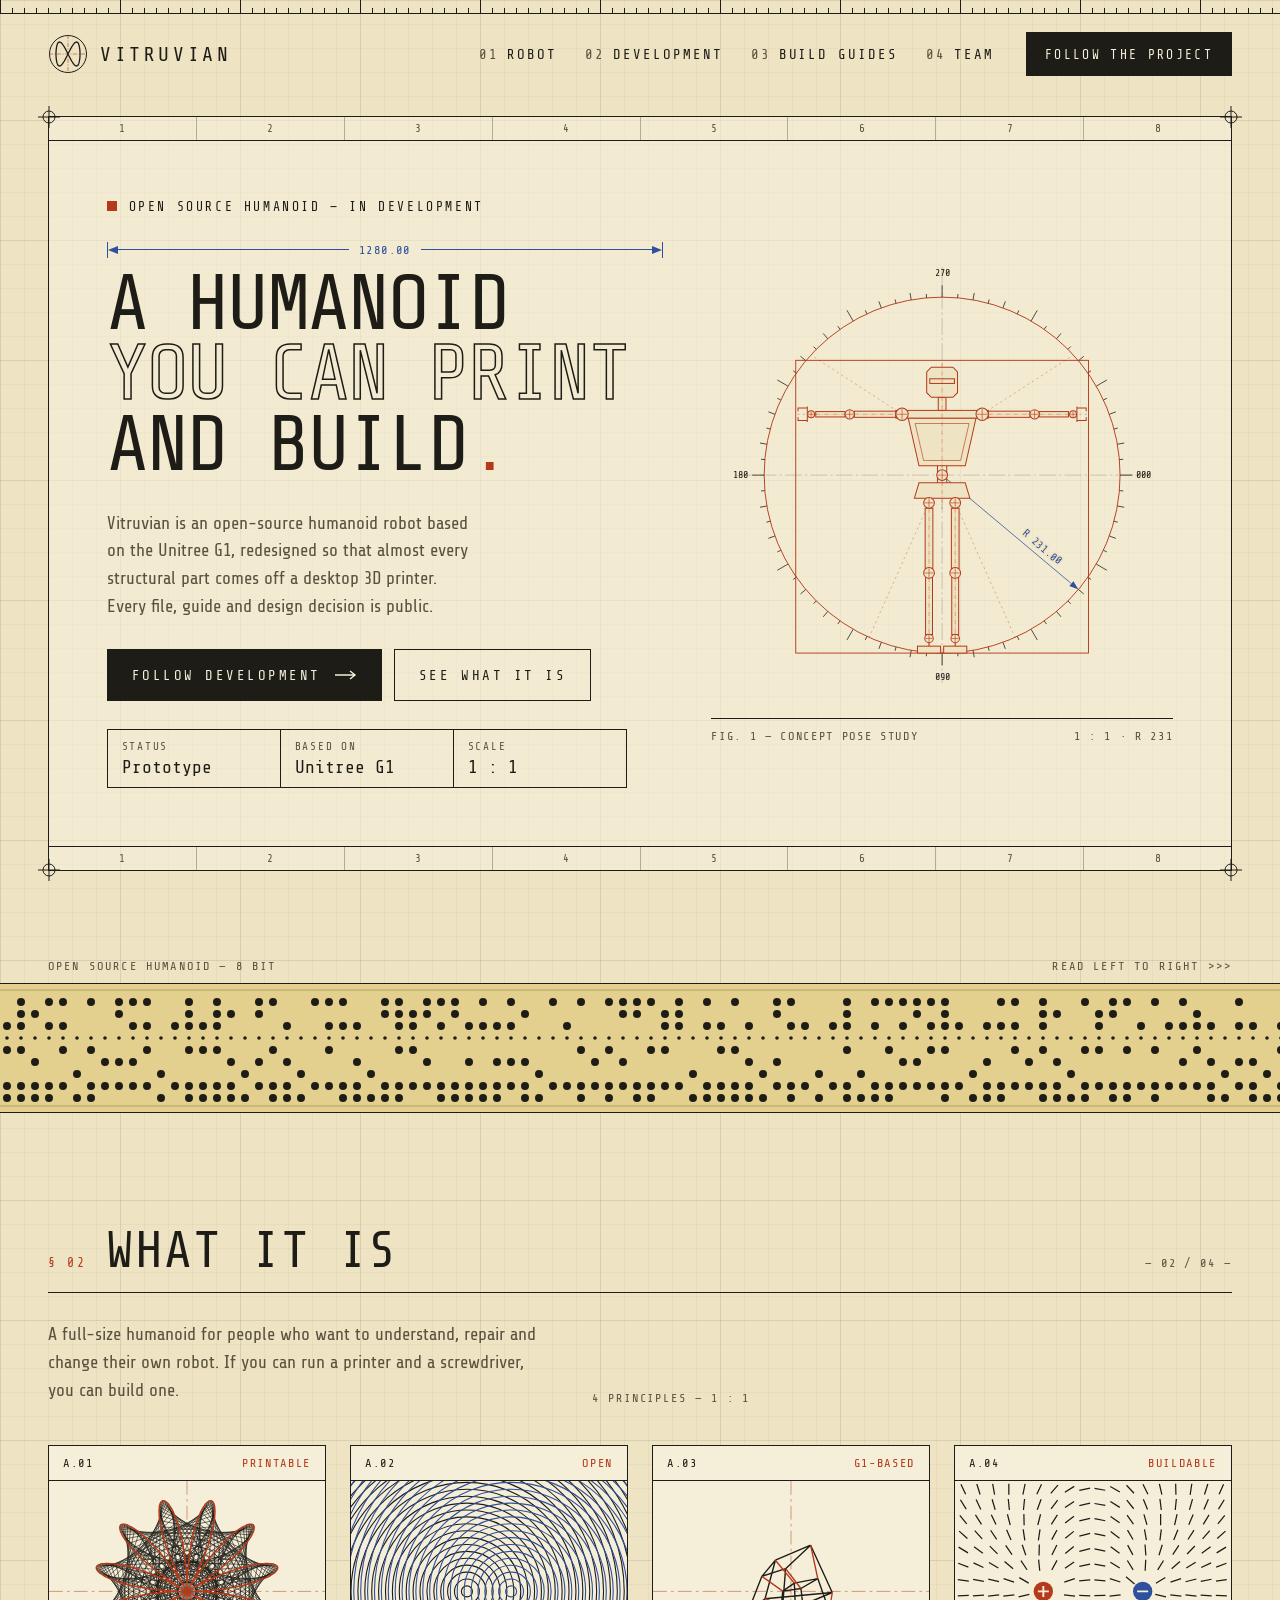
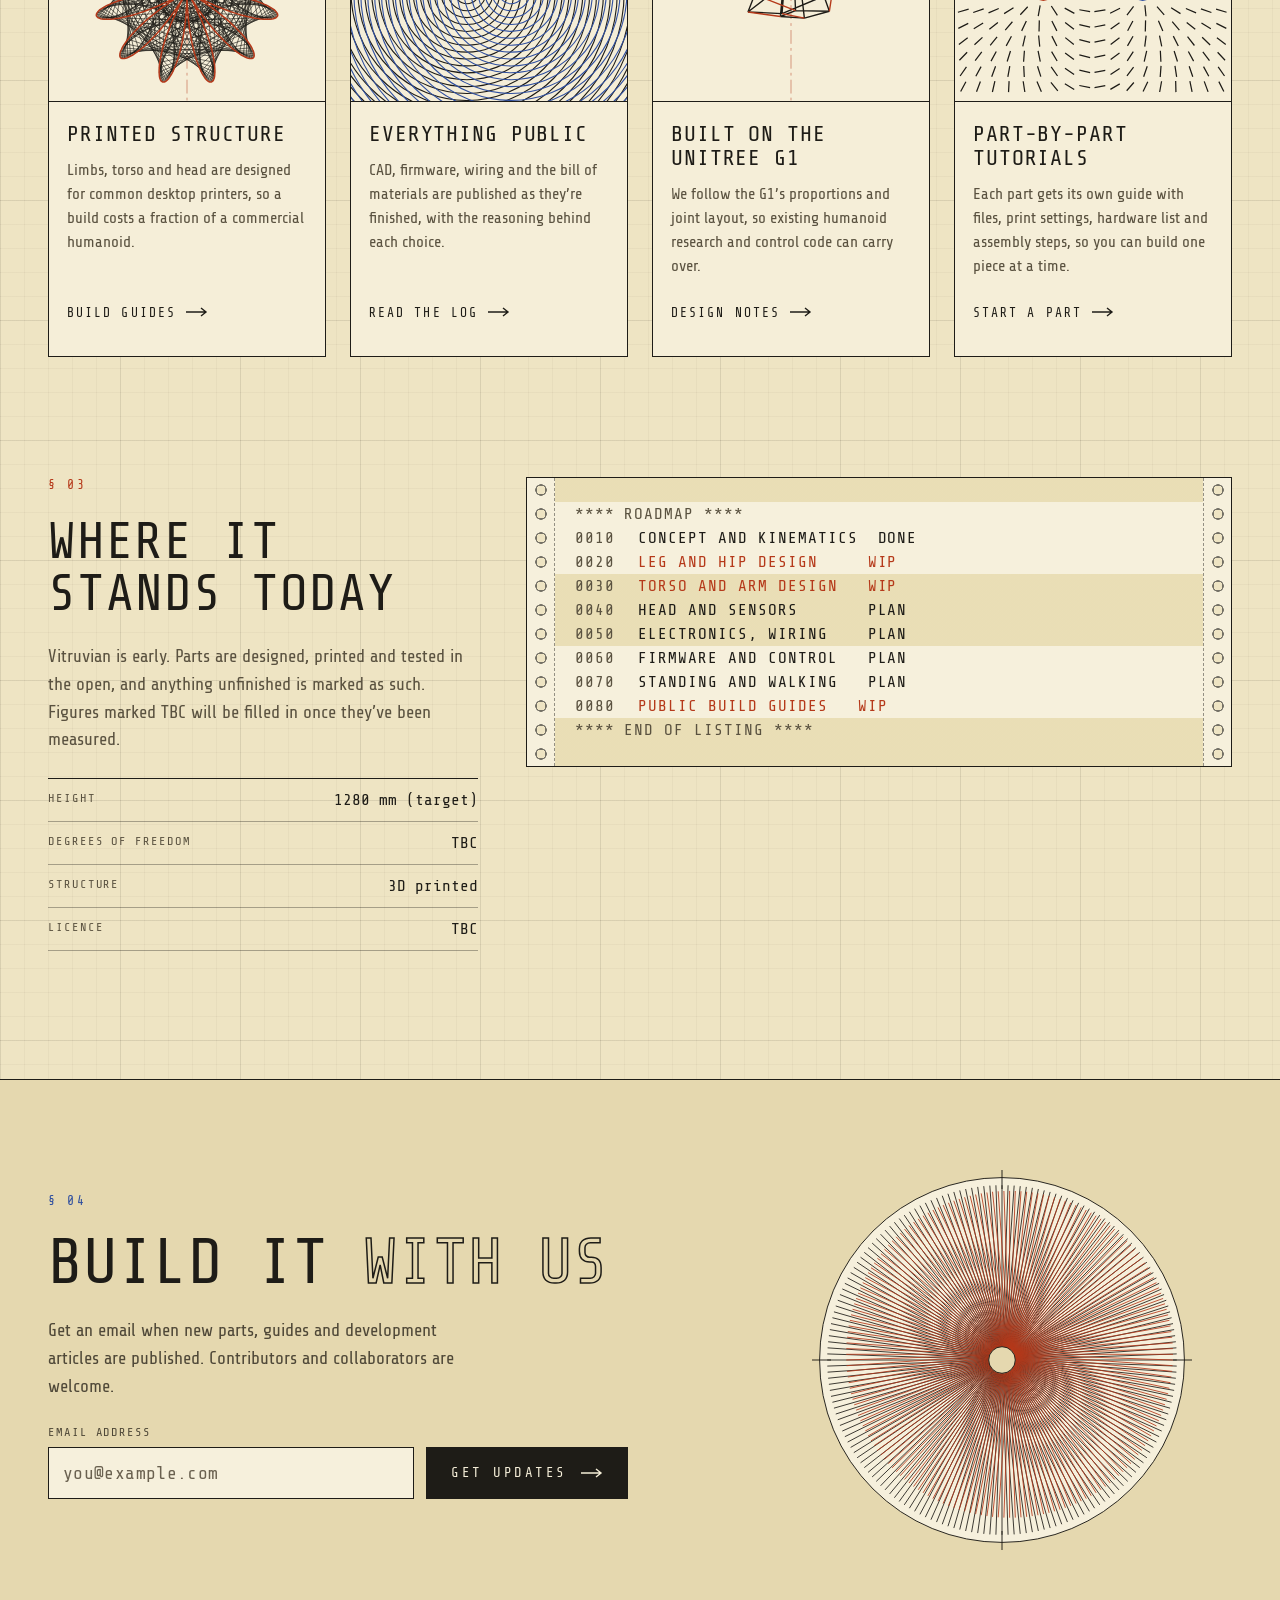
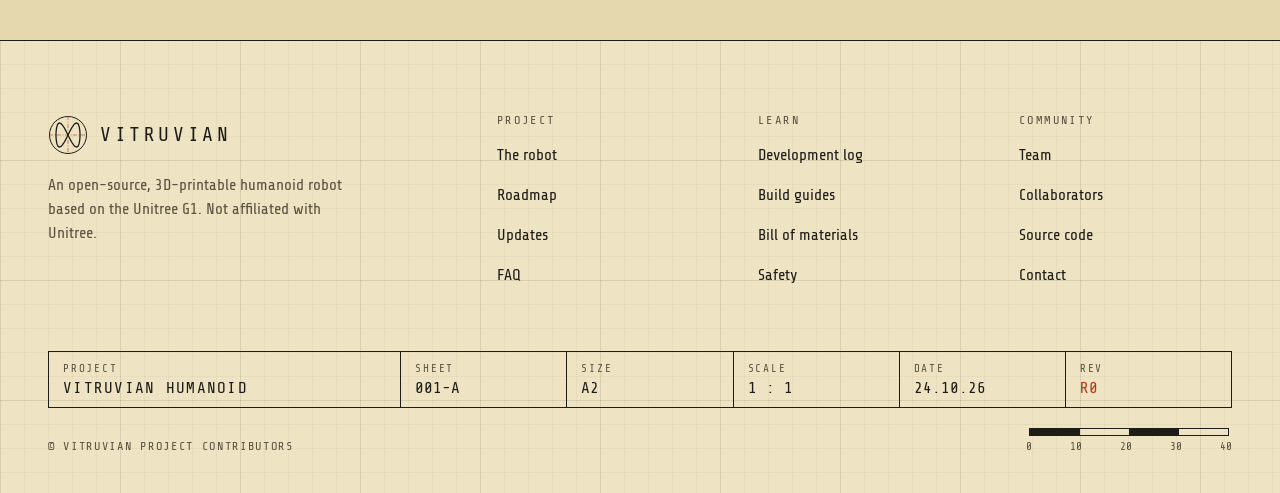
==== commit 2ebe4952: "framework" ====
--- a/index.html
+++ b/index.html
@@ -3,8 +3,8 @@
 <head>
   <meta charset="utf-8">
   <meta name="viewport" content="width=device-width, initial-scale=1">
-  <title>Lorem Ipsum</title>
-  <meta name="description" content="Lorem ipsum dolor sit amet, consectetur adipiscing elit.">
+  <title>Vitruvian — an open-source, 3D-printable humanoid robot</title>
+  <meta name="description" content="Vitruvian is an open-source humanoid robot based on the Unitree G1, designed to be 3D printed and built at home. In development.">
   <link rel="preconnect" href="https://fonts.googleapis.com">
   <link rel="preconnect" href="https://fonts.gstatic.com" crossorigin>
   <link rel="stylesheet" href="https://fonts.googleapis.com/css2?family=Share+Tech&amp;family=Share+Tech+Mono&amp;display=swap">
@@ -24,15 +24,15 @@
         <path class="s-acc" d="M20 1V39M1 20H39" fill="none" stroke-width="0.6" stroke-dasharray="4 1.5 1 1.5"/>
         <path class="s-ink" data-art="logo" fill="none" stroke-width="1.3"/>
       </svg>
-      <span class="brand-name">Lorem<span class="accent">·</span>Ipsum</span>
+      <span class="brand-name">Vitruvian</span>
     </a>
     <div class="nav-links">
-      <a href="#"><span class="num">01</span>Lorem</a>
-      <a href="#"><span class="num">02</span>Ipsum</a>
-      <a href="#"><span class="num">03</span>Dolor</a>
-      <a href="#"><span class="num">04</span>Sit amet</a>
-    </div>
-    <a class="btn btn--solid btn--sm" href="#">Consectetur</a>
+      <a href="#robot"><span class="num">01</span>Robot</a>
+      <a href="development.html"><span class="num">02</span>Development</a>
+      <a href="guides.html"><span class="num">03</span>Build guides</a>
+      <a href="team.html"><span class="num">04</span>Team</a>
+    </div>
+    <a class="btn btn--solid btn--sm" href="#follow">Follow the project</a>
   </nav>
 </header>
 
@@ -52,7 +52,7 @@
 
       <div class="hero-grid">
         <div class="hero-copy">
-          <p class="eyebrow"><span class="eyebrow-dot" aria-hidden="true"></span>Lorem ipsum dolor — 01</p>
+          <p class="eyebrow"><span class="eyebrow-dot" aria-hidden="true"></span>Open source humanoid — in development</p>
 
           <div class="hero-heading">
             <div class="dim" aria-hidden="true">
@@ -65,31 +65,31 @@
               <span class="dim-tick"></span>
             </div>
             <h1 class="hero-title">
-              <span>Lorem ipsum</span>
-              <span class="outline">Dolor sit</span>
-              <span>Amet<span class="accent">.</span></span>
+              <span>A humanoid</span>
+              <span class="outline">you can print</span>
+              <span>and build<span class="accent">.</span></span>
             </h1>
           </div>
 
-          <p class="lede">Lorem ipsum dolor sit amet, consectetur adipiscing elit. Sed do eiusmod tempor incididunt ut labore et dolore magna aliqua. Ut enim ad minim veniam, quis nostrud exercitation ullamco laboris nisi ut aliquip ex ea commodo consequat.</p>
+          <p class="lede">Vitruvian is an open-source humanoid robot based on the Unitree G1, redesigned so that almost every structural part comes off a desktop 3D printer. Every file, guide and design decision is public.</p>
 
           <div class="actions">
-            <a class="btn btn--solid" href="#">Lorem ipsum
+            <a class="btn btn--solid" href="#follow">Follow development
               <svg class="arrow" width="22" height="10" viewBox="0 0 22 10" aria-hidden="true"><path d="M0 5H20M15 1L20 5L15 9"/></svg>
             </a>
-            <a class="btn btn--ghost" href="#">Dolor sit amet</a>
+            <a class="btn btn--ghost" href="#robot">See what it is</a>
           </div>
 
           <dl class="title-block title-block--hero">
-            <div><dt>Lorem</dt><dd>02.08</dd></div>
-            <div><dt>Ipsum</dt><dd>20.10</dd></div>
-            <div><dt>Dolor</dt><dd>1 : 1</dd></div>
+            <div><dt>Status</dt><dd>Prototype</dd></div>
+            <div><dt>Based on</dt><dd>Unitree G1</dd></div>
+            <div><dt>Scale</dt><dd>1 : 1</dd></div>
           </dl>
         </div>
 
         <!-- Vitruvian robot: limbs swing about their joints between two poses -->
         <figure class="hero-fig">
-          <svg class="vitruvian" viewBox="0 0 600 600" role="img" aria-label="Lorem ipsum dolor sit amet">
+          <svg class="vitruvian" viewBox="0 0 600 600" role="img" aria-label="Line drawing of the Vitruvian humanoid robot inside a circle and square, its arms and legs moving between two poses">
             <path class="s-ink" d="M300 30V570M30 300H570" fill="none" stroke-width="0.6" stroke-opacity="0.4" stroke-dasharray="22 4 3 4"/>
             <circle class="s-acc" cx="300" cy="300" r="231" fill="none" stroke-width="1.2"/>
 
@@ -169,7 +169,7 @@
               <path class="thin" d="M241 221H255M248 214V228M345 221H359M352 214V228M294 300H306M300 294V306M277 336H289M283 330V342M311 336H323M317 330V342"/>
             </g>
           </svg>
-          <figcaption><span>Lorem ipsum dolor</span><span>1 : 1 · R 231</span></figcaption>
+          <figcaption><span>Fig. 1 — concept pose study</span><span>1 : 1 · R 231</span></figcaption>
         </figure>
       </div>
 
@@ -179,9 +179,9 @@
     </div>
   </section>
 
-  <!-- ============ Punched paper tape (encodes lorem ipsum in 8-bit ASCII) ============ -->
+  <!-- ============ Punched paper tape (encodes text in 8-bit ASCII; set the string in script.js) ============ -->
   <section class="tape-section" aria-hidden="true">
-    <div class="container tape-meta"><span>Lorem ipsum — 8 · 110</span><span>Dolor sit amet &gt;&gt;&gt;</span></div>
+    <div class="container tape-meta"><span>Open source humanoid — 8 bit</span><span>Read left to right &gt;&gt;&gt;</span></div>
     <div class="tape">
       <div class="tape-track">
         <svg height="128" data-tape>
@@ -194,67 +194,67 @@
   </section>
 
   <!-- ============ § 02 — Cards ============ -->
-  <section class="section container">
+  <section class="section container" id="robot">
     <header class="section-head">
       <span class="sec-num">§ 02</span>
-      <h2>Lorem ipsum dolor</h2>
+      <h2>What it is</h2>
       <span class="page-num">— 02 / 04 —</span>
     </header>
     <div class="section-intro">
-      <p class="body-lg">Duis aute irure dolor in reprehenderit in voluptate velit esse cillum dolore eu fugiat nulla pariatur. Excepteur sint occaecat cupidatat non proident, sunt in culpa qui officia deserunt mollit anim id est laborum.</p>
-      <span class="meta">Lorem — 4 · Ipsum — 1 : 1</span>
+      <p class="body-lg">A full-size humanoid for people who want to understand, repair and change their own robot. If you can run a printer and a screwdriver, you can build one.</p>
+      <span class="meta">4 principles — 1 : 1</span>
     </div>
 
     <div class="cards">
       <article class="card">
-        <div class="card-head"><span>A.01</span><span class="accent">Lorem</span></div>
+        <div class="card-head"><span>A.01</span><span class="accent">Printable</span></div>
         <svg class="card-art" viewBox="0 0 200 160" aria-hidden="true">
           <path class="s-acc" d="M100 0V160M0 80H200" fill="none" stroke-width="0.5" stroke-dasharray="10 3 2 3" stroke-opacity="0.7"/>
           <path class="s-ink" data-art="maurer" fill="none" stroke-width="0.45"/>
           <path class="s-acc" data-art="rose" fill="none" stroke-width="1.1"/>
         </svg>
         <div class="card-body">
-          <h3>Lorem ipsum</h3>
-          <p>Sed ut perspiciatis unde omnis iste natus error sit voluptatem accusantium doloremque laudantium.</p>
-          <a class="link-arrow" href="#">Lorem ipsum
+          <h3>Printed structure</h3>
+          <p>Limbs, torso and head are designed for common desktop printers, so a build costs a fraction of a commercial humanoid.</p>
+          <a class="link-arrow" href="guides.html">Build guides
             <svg class="arrow" width="22" height="10" viewBox="0 0 22 10" aria-hidden="true"><path d="M0 5H20M15 1L20 5L15 9"/></svg>
           </a>
         </div>
       </article>
 
       <article class="card">
-        <div class="card-head"><span>A.02</span><span class="accent">Ipsum</span></div>
+        <div class="card-head"><span>A.02</span><span class="accent">Open</span></div>
         <svg class="card-art" viewBox="0 0 200 160" aria-hidden="true">
           <path class="s-ink" data-art="moire1" fill="none" stroke-width="0.8"/>
           <path class="s-acc2" data-art="moire2" fill="none" stroke-width="0.8"/>
         </svg>
         <div class="card-body">
-          <h3>Dolor sit</h3>
-          <p>Nemo enim ipsam voluptatem quia voluptas sit aspernatur aut odit aut fugit, sed quia consequuntur.</p>
-          <a class="link-arrow" href="#">Dolor sit
+          <h3>Everything public</h3>
+          <p>CAD, firmware, wiring and the bill of materials are published as they’re finished, with the reasoning behind each choice.</p>
+          <a class="link-arrow" href="development.html">Read the log
             <svg class="arrow" width="22" height="10" viewBox="0 0 22 10" aria-hidden="true"><path d="M0 5H20M15 1L20 5L15 9"/></svg>
           </a>
         </div>
       </article>
 
       <article class="card">
-        <div class="card-head"><span>A.03</span><span class="accent">Dolor</span></div>
+        <div class="card-head"><span>A.03</span><span class="accent">G1-based</span></div>
         <svg class="card-art" viewBox="0 0 200 160" aria-hidden="true">
           <path class="s-acc" d="M100 0V160M0 80H200" fill="none" stroke-width="0.5" stroke-dasharray="10 3 2 3" stroke-opacity="0.7"/>
           <path class="s-ink" data-art="tessA" fill="none" stroke-width="1"/>
           <path class="s-acc" data-art="tessW" fill="none" stroke-width="1"/>
         </svg>
         <div class="card-body">
-          <h3>Amet consectetur</h3>
-          <p>Neque porro quisquam est, qui dolorem ipsum quia dolor sit amet, consectetur, adipisci velit.</p>
-          <a class="link-arrow" href="#">Amet
+          <h3>Built on the Unitree G1</h3>
+          <p>We follow the G1’s proportions and joint layout, so existing humanoid research and control code can carry over.</p>
+          <a class="link-arrow" href="#">Design notes
             <svg class="arrow" width="22" height="10" viewBox="0 0 22 10" aria-hidden="true"><path d="M0 5H20M15 1L20 5L15 9"/></svg>
           </a>
         </div>
       </article>
 
       <article class="card">
-        <div class="card-head"><span>A.04</span><span class="accent">Sit</span></div>
+        <div class="card-head"><span>A.04</span><span class="accent">Buildable</span></div>
         <svg class="card-art" viewBox="0 0 200 160" aria-hidden="true">
           <path class="s-ink" data-art="field" fill="none" stroke-width="0.9"/>
           <circle class="f-acc" cx="64" cy="80" r="7"/>
@@ -262,9 +262,9 @@
           <path class="s-card" d="M60 80H68M64 76V84M132 80H140" fill="none" stroke-width="1.4"/>
         </svg>
         <div class="card-body">
-          <h3>Adipiscing elit</h3>
-          <p>Ut enim ad minima veniam, quis nostrum exercitationem ullam corporis suscipit laboriosam.</p>
-          <a class="link-arrow" href="#">Adipiscing
+          <h3>Part-by-part tutorials</h3>
+          <p>Each part gets its own guide with files, print settings, hardware list and assembly steps, so you can build one piece at a time.</p>
+          <a class="link-arrow" href="guides.html">Start a part
             <svg class="arrow" width="22" height="10" viewBox="0 0 22 10" aria-hidden="true"><path d="M0 5H20M15 1L20 5L15 9"/></svg>
           </a>
         </div>
@@ -272,38 +272,34 @@
     </div>
   </section>
 
-  <!-- ============ § 03 — Specs + line-printer output ============ -->
-  <section class="section section--wide container">
+  <!-- ============ § 03 — Status + line-printer roadmap ============ -->
+  <section class="section section--wide container" id="status">
     <div class="split">
       <div class="split-copy">
         <span class="sec-num">§ 03</span>
-        <h2>Lorem ipsum dolor sit amet</h2>
-        <p class="body-lg">Quis autem vel eum iure reprehenderit qui in ea voluptate velit esse quam nihil molestiae consequatur, vel illum qui dolorem eum fugiat quo voluptas nulla pariatur.</p>
+        <h2>Where it stands today</h2>
+        <p class="body-lg">Vitruvian is early. Parts are designed, printed and tested in the open, and anything unfinished is marked as such. Figures marked TBC will be filled in once they’ve been measured.</p>
         <dl class="specs">
-          <div><dt>Lorem</dt><dd>Ipsum dolor</dd></div>
-          <div><dt>Sit amet</dt><dd>0120</dd></div>
-          <div><dt>Consectetur</dt><dd>Adipiscing</dd></div>
-          <div><dt>Elit</dt><dd>Sed do · 132</dd></div>
+          <div><dt>Height</dt><dd>1280 mm (target)</dd></div>
+          <div><dt>Degrees of freedom</dt><dd>TBC</dd></div>
+          <div><dt>Structure</dt><dd>3D printed</dd></div>
+          <div><dt>Licence</dt><dd>TBC</dd></div>
         </dl>
       </div>
 
       <div class="printout">
         <div class="sprockets" aria-hidden="true"></div>
         <div class="print-body">
-          <div class="pl pl--muted">**** Lorem ipsum dolor ****</div>
-          <div class="pl"><span class="ln">0010</span><span>Lorem ipsum dolor sit amet</span></div>
-          <div class="pl"><span class="ln">0020</span><span>Consectetur adipiscing elit</span></div>
-          <div class="pl"><span class="ln">0030</span><span>  sed do eiusmod tempor</span></div>
-          <div class="pl"><span class="ln">0040</span><span>Incididunt ut labore et dolore</span></div>
-          <div class="pl"><span class="ln">0050</span><span>    magna aliqua ut enim</span></div>
-          <div class="pl"><span class="ln">0060</span><span class="accent">    ad minim veniam quis</span></div>
-          <div class="pl"><span class="ln">0070</span><span>Nostrud exercitation ullamco</span></div>
-          <div class="pl"><span class="ln">0080</span><span>  laboris nisi ut aliquip</span></div>
-          <div class="pl"><span class="ln">0090</span><span>        ex ea commodo</span></div>
-          <div class="pl"><span class="ln">0100</span><span>        consequat</span></div>
-          <div class="pl"><span class="ln">0110</span><span>Duis aute irure dolor</span></div>
-          <div class="pl"><span class="ln">0120</span><span>  in reprehenderit in voluptate</span></div>
-          <div class="pl pl--muted">**** Lorem 0120 ipsum ****</div>
+          <div class="pl pl--muted">**** Roadmap ****</div>
+          <div class="pl"><span class="ln">0010</span><span>Concept and kinematics  DONE</span></div>
+          <div class="pl"><span class="ln">0020</span><span class="accent">Leg and hip design     WIP</span></div>
+          <div class="pl"><span class="ln">0030</span><span class="accent">Torso and arm design   WIP</span></div>
+          <div class="pl"><span class="ln">0040</span><span>Head and sensors       PLAN</span></div>
+          <div class="pl"><span class="ln">0050</span><span>Electronics, wiring    PLAN</span></div>
+          <div class="pl"><span class="ln">0060</span><span>Firmware and control   PLAN</span></div>
+          <div class="pl"><span class="ln">0070</span><span>Standing and walking   PLAN</span></div>
+          <div class="pl"><span class="ln">0080</span><span class="accent">Public build guides   WIP</span></div>
+          <div class="pl pl--muted">**** End of listing ****</div>
         </div>
         <div class="sprockets sprockets--right" aria-hidden="true"></div>
       </div>
@@ -311,17 +307,17 @@
   </section>
 
   <!-- ============ § 04 — Call to action ============ -->
-  <section class="band">
+  <section class="band" id="follow">
     <div class="band-inner container">
       <div class="band-copy">
         <span class="sec-num sec-num--alt">§ 04</span>
-        <h2 class="band-title">Lorem ipsum <span class="outline">dolor sit</span> amet</h2>
-        <p class="body-lg">At vero eos et accusamus et iusto odio dignissimos ducimus qui blanditiis praesentium voluptatum deleniti atque corrupti quos dolores.</p>
+        <h2 class="band-title">Build it <span class="outline">with us</span></h2>
+        <p class="body-lg">Get an email when new parts, guides and development articles are published. Contributors and collaborators are welcome.</p>
         <form class="signup" action="#" method="post">
-          <label>Lorem ipsum dolor
-            <input type="email" name="email" placeholder="lorem@ipsum.dolor" autocomplete="email" required>
+          <label>Email address
+            <input type="email" name="email" placeholder="you@example.com" autocomplete="email" required>
           </label>
-          <button type="submit" class="btn btn--solid">Sit amet
+          <button type="submit" class="btn btn--solid">Get updates
             <svg class="arrow" width="22" height="10" viewBox="0 0 22 10" aria-hidden="true"><path d="M0 5H20M15 1L20 5L15 9"/></svg>
           </button>
           <p class="signup-status" role="status" aria-live="polite"></p>
@@ -351,50 +347,50 @@
           <path class="s-acc" d="M20 1V39M1 20H39" fill="none" stroke-width="0.6" stroke-dasharray="4 1.5 1 1.5"/>
           <path class="s-ink" data-art="logo" fill="none" stroke-width="1.3"/>
         </svg>
-        <span class="brand-name">Lorem<span class="accent">·</span>Ipsum</span>
-      </div>
-      <p>Temporibus autem quibusdam et aut officiis debitis aut rerum necessitatibus saepe eveniet ut et voluptates repudiandae.</p>
-    </div>
-    <nav class="footer-nav" aria-label="Lorem">
-      <h3>Lorem</h3>
+        <span class="brand-name">Vitruvian</span>
+      </div>
+      <p>An open-source, 3D-printable humanoid robot based on the Unitree G1. Not affiliated with Unitree.</p>
+    </div>
+    <nav class="footer-nav" aria-label="Project">
+      <h3>Project</h3>
       <ul>
-        <li><a href="#">Ipsum dolor</a></li>
-        <li><a href="#">Sit amet</a></li>
-        <li><a href="#">Consectetur</a></li>
-        <li><a href="#">Adipiscing</a></li>
+        <li><a href="#robot">The robot</a></li>
+        <li><a href="#">Roadmap</a></li>
+        <li><a href="#follow">Updates</a></li>
+        <li><a href="#">FAQ</a></li>
       </ul>
     </nav>
-    <nav class="footer-nav" aria-label="Ipsum">
-      <h3>Ipsum</h3>
+    <nav class="footer-nav" aria-label="Learn">
+      <h3>Learn</h3>
       <ul>
-        <li><a href="#">Sed do</a></li>
-        <li><a href="#">Eiusmod</a></li>
-        <li><a href="#">Tempor</a></li>
-        <li><a href="#">Incididunt</a></li>
+        <li><a href="development.html">Development log</a></li>
+        <li><a href="guides.html">Build guides</a></li>
+        <li><a href="#">Bill of materials</a></li>
+        <li><a href="#">Safety</a></li>
       </ul>
     </nav>
-    <nav class="footer-nav" aria-label="Dolor">
-      <h3>Dolor</h3>
+    <nav class="footer-nav" aria-label="Community">
+      <h3>Community</h3>
       <ul>
-        <li><a href="#">Ut labore</a></li>
-        <li><a href="#">Et dolore</a></li>
-        <li><a href="#">Magna</a></li>
-        <li><a href="#">Aliqua</a></li>
+        <li><a href="team.html">Team</a></li>
+        <li><a href="team.html#collaborators">Collaborators</a></li>
+        <li><a href="#">Source code</a></li>
+        <li><a href="#">Contact</a></li>
       </ul>
     </nav>
   </div>
 
   <dl class="title-block title-block--footer">
-    <div class="wide"><dt>Lorem</dt><dd class="caps">Ipsum dolor sit</dd></div>
-    <div><dt>Ipsum</dt><dd>001-A</dd></div>
-    <div><dt>Dolor</dt><dd>A2</dd></div>
-    <div><dt>Sit</dt><dd>1 : 1</dd></div>
-    <div><dt>Amet</dt><dd>24.10.26</dd></div>
-    <div><dt>Elit</dt><dd class="accent">R0</dd></div>
+    <div class="wide"><dt>Project</dt><dd class="caps">Vitruvian humanoid</dd></div>
+    <div><dt>Sheet</dt><dd>001-A</dd></div>
+    <div><dt>Size</dt><dd>A2</dd></div>
+    <div><dt>Scale</dt><dd>1 : 1</dd></div>
+    <div><dt>Date</dt><dd>24.10.26</dd></div>
+    <div><dt>Rev</dt><dd class="accent">R0</dd></div>
   </dl>
 
   <div class="footer-bottom">
-    <span>© Lorem ipsum dolor sit amet</span>
+    <span>© Vitruvian project contributors</span>
     <div class="scale" aria-hidden="true">
       <div class="scale-bar"><span></span><span></span><span></span><span></span></div>
       <div class="scale-labels"><span>0</span><span>10</span><span>20</span><span>30</span><span>40</span></div>
@@ -403,4 +399,4 @@
 </footer>
 
 </body>
-</html>
+</html>
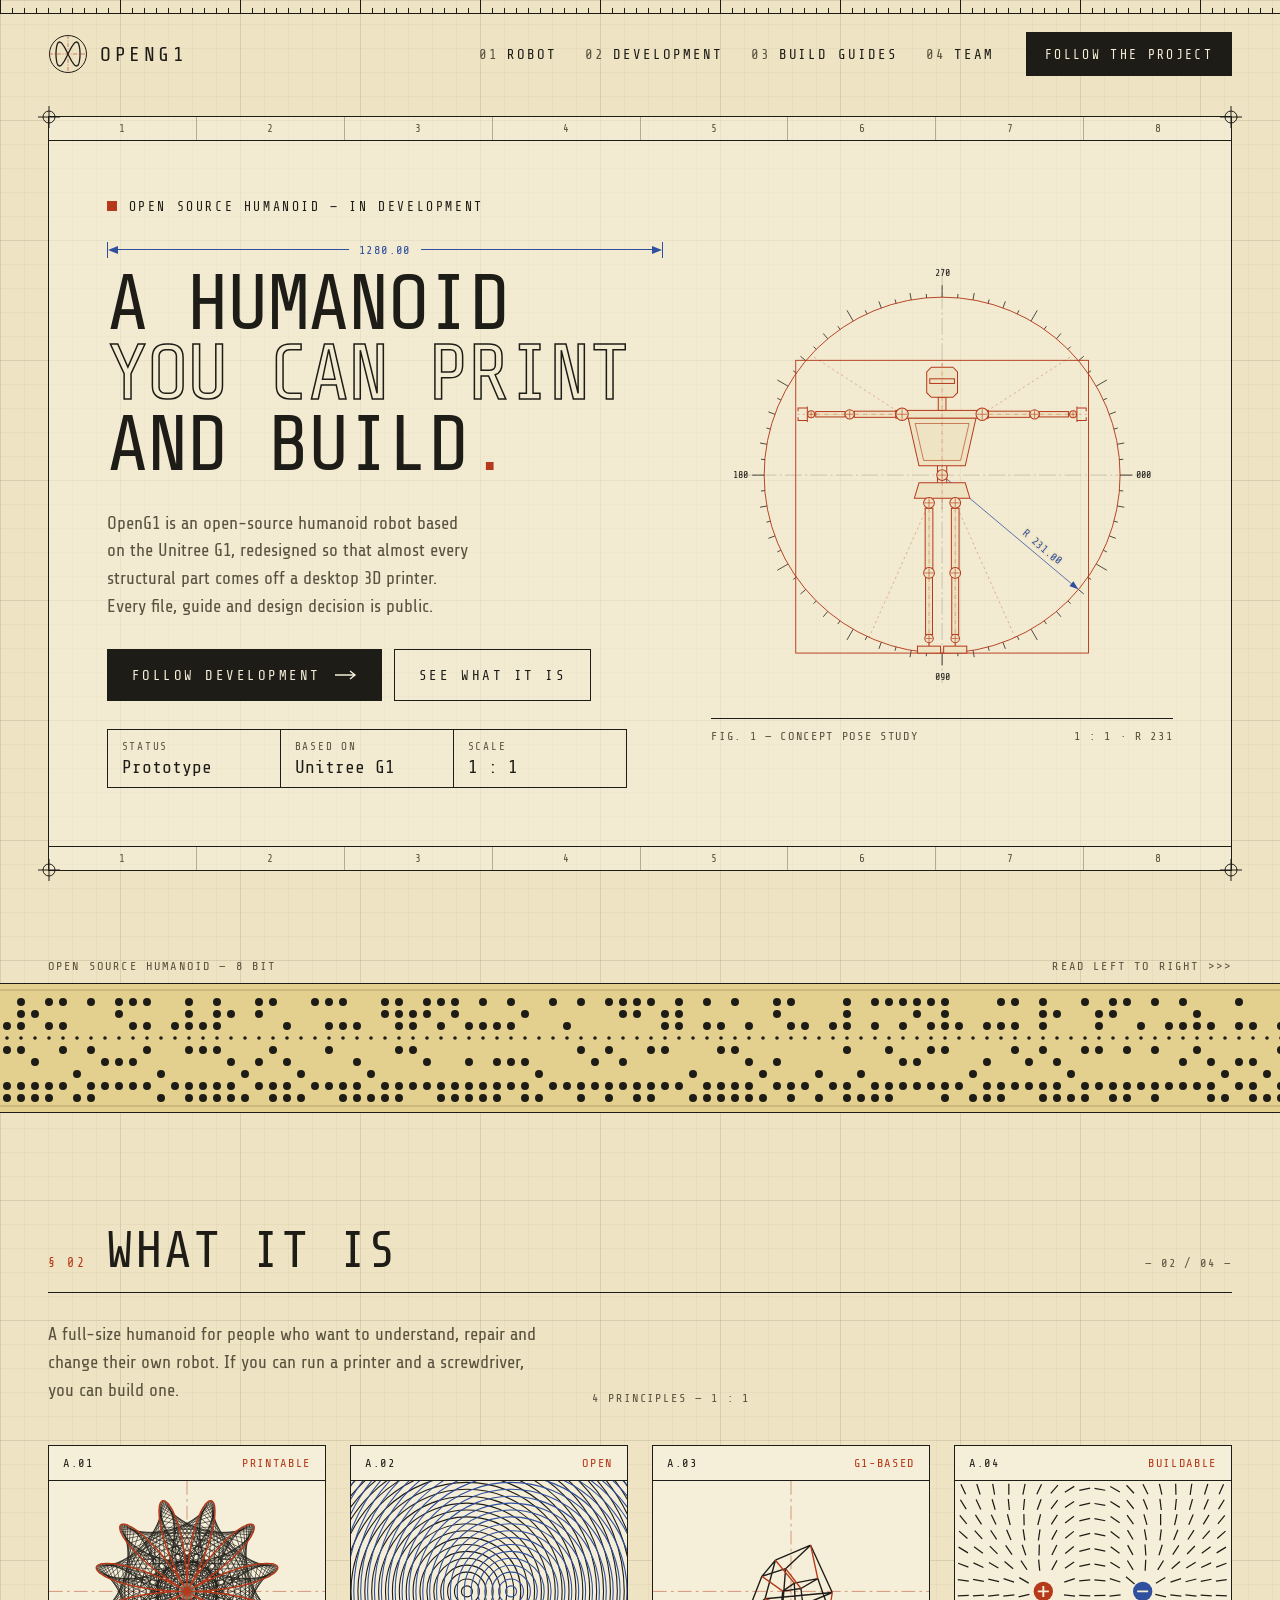
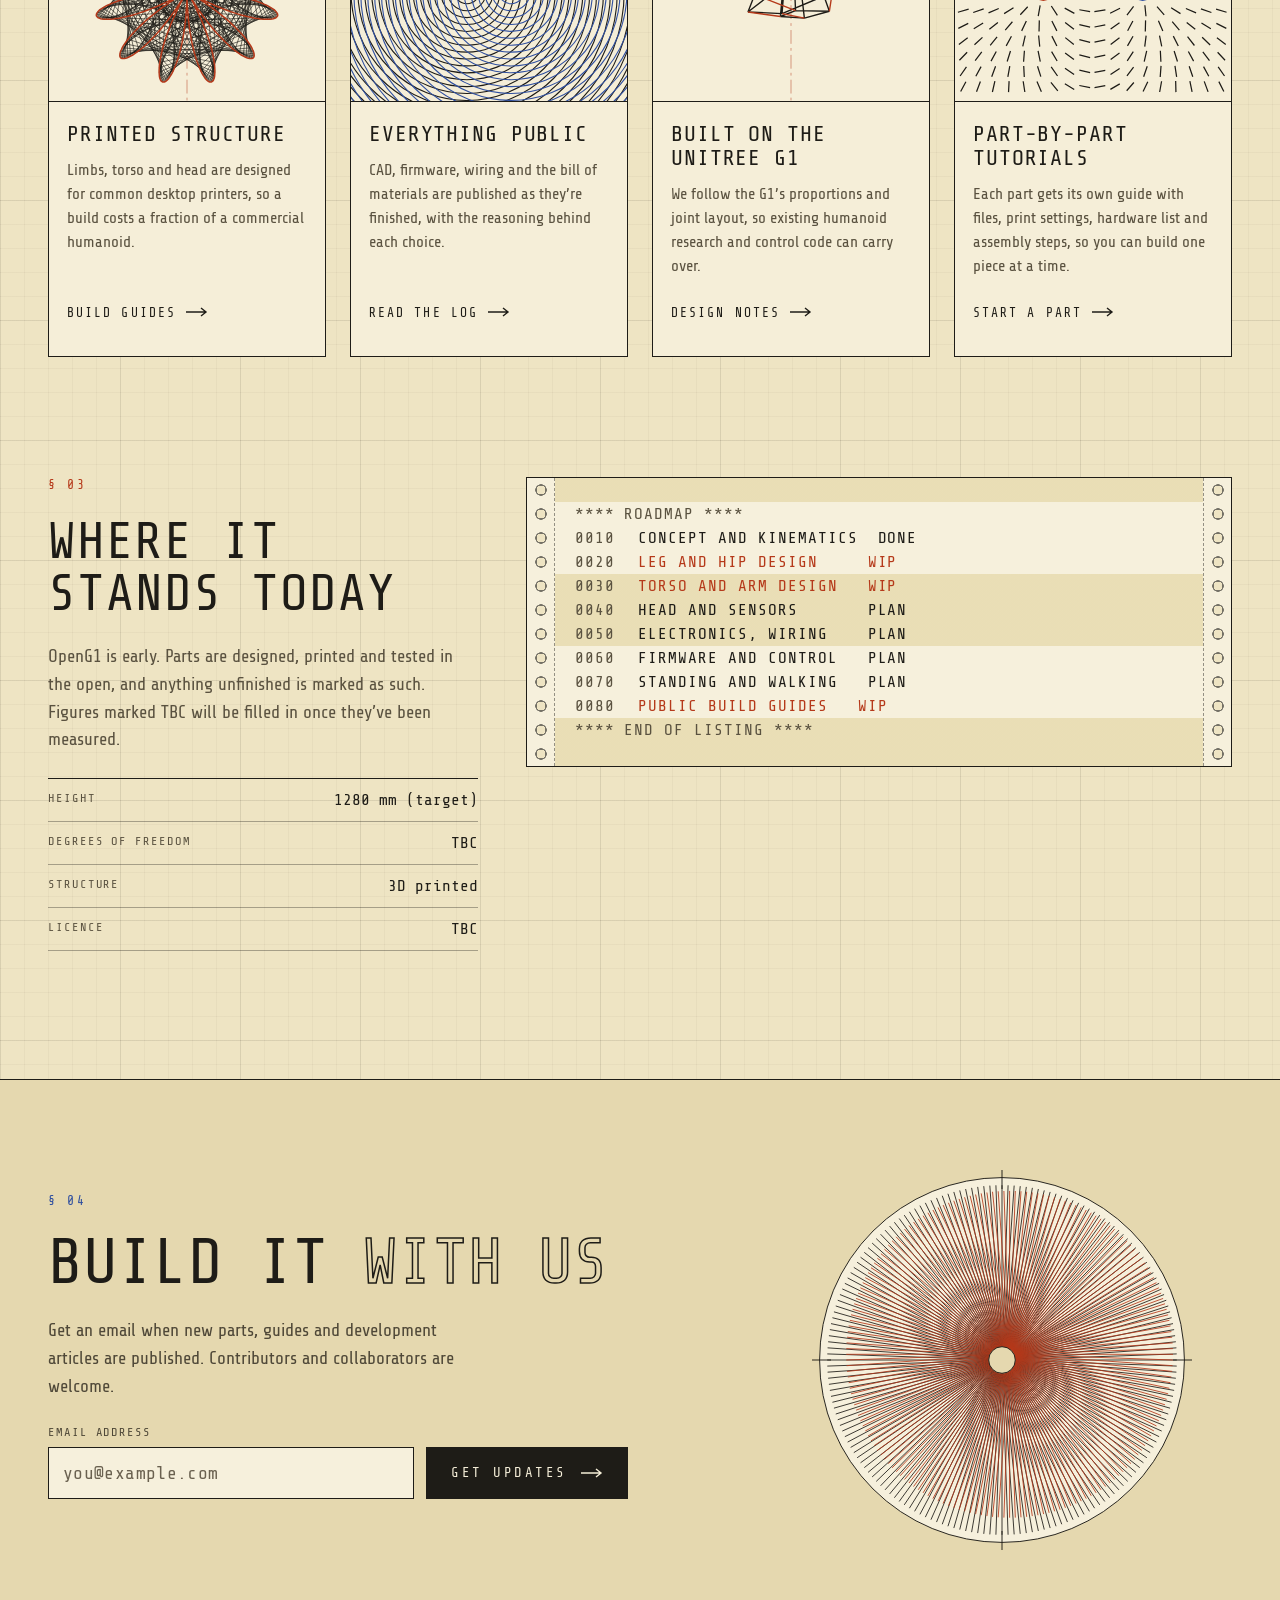
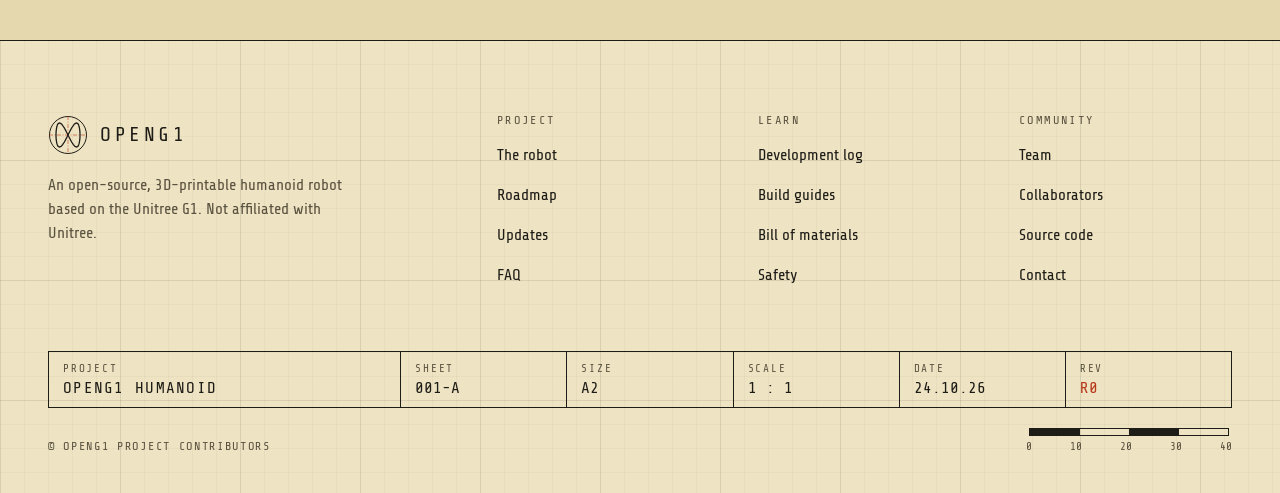
==== commit 3e54128e: "openg1" ====
--- a/index.html
+++ b/index.html
@@ -3,8 +3,8 @@
 <head>
   <meta charset="utf-8">
   <meta name="viewport" content="width=device-width, initial-scale=1">
-  <title>Vitruvian — an open-source, 3D-printable humanoid robot</title>
-  <meta name="description" content="Vitruvian is an open-source humanoid robot based on the Unitree G1, designed to be 3D printed and built at home. In development.">
+  <title>OpenG1 — an open-source, 3D-printable humanoid robot</title>
+  <meta name="description" content="OpenG1 is an open-source humanoid robot based on the Unitree G1, designed to be 3D printed and built at home. In development.">
   <link rel="preconnect" href="https://fonts.googleapis.com">
   <link rel="preconnect" href="https://fonts.gstatic.com" crossorigin>
   <link rel="stylesheet" href="https://fonts.googleapis.com/css2?family=Share+Tech&amp;family=Share+Tech+Mono&amp;display=swap">
@@ -24,7 +24,7 @@
         <path class="s-acc" d="M20 1V39M1 20H39" fill="none" stroke-width="0.6" stroke-dasharray="4 1.5 1 1.5"/>
         <path class="s-ink" data-art="logo" fill="none" stroke-width="1.3"/>
       </svg>
-      <span class="brand-name">Vitruvian</span>
+      <span class="brand-name">OpenG1</span>
     </a>
     <div class="nav-links">
       <a href="#robot"><span class="num">01</span>Robot</a>
@@ -71,7 +71,7 @@
             </h1>
           </div>
 
-          <p class="lede">Vitruvian is an open-source humanoid robot based on the Unitree G1, redesigned so that almost every structural part comes off a desktop 3D printer. Every file, guide and design decision is public.</p>
+          <p class="lede">OpenG1 is an open-source humanoid robot based on the Unitree G1, redesigned so that almost every structural part comes off a desktop 3D printer. Every file, guide and design decision is public.</p>
 
           <div class="actions">
             <a class="btn btn--solid" href="#follow">Follow development
@@ -87,9 +87,9 @@
           </dl>
         </div>
 
-        <!-- Vitruvian robot: limbs swing about their joints between two poses -->
+        <!-- OpenG1 robot: limbs swing about their joints between two poses -->
         <figure class="hero-fig">
-          <svg class="vitruvian" viewBox="0 0 600 600" role="img" aria-label="Line drawing of the Vitruvian humanoid robot inside a circle and square, its arms and legs moving between two poses">
+          <svg class="OpenG1" viewBox="0 0 600 600" role="img" aria-label="Line drawing of the OpenG1 humanoid robot inside a circle and square, its arms and legs moving between two poses">
             <path class="s-ink" d="M300 30V570M30 300H570" fill="none" stroke-width="0.6" stroke-opacity="0.4" stroke-dasharray="22 4 3 4"/>
             <circle class="s-acc" cx="300" cy="300" r="231" fill="none" stroke-width="1.2"/>
 
@@ -278,7 +278,7 @@
       <div class="split-copy">
         <span class="sec-num">§ 03</span>
         <h2>Where it stands today</h2>
-        <p class="body-lg">Vitruvian is early. Parts are designed, printed and tested in the open, and anything unfinished is marked as such. Figures marked TBC will be filled in once they’ve been measured.</p>
+        <p class="body-lg">OpenG1 is early. Parts are designed, printed and tested in the open, and anything unfinished is marked as such. Figures marked TBC will be filled in once they’ve been measured.</p>
         <dl class="specs">
           <div><dt>Height</dt><dd>1280 mm (target)</dd></div>
           <div><dt>Degrees of freedom</dt><dd>TBC</dd></div>
@@ -347,7 +347,7 @@
           <path class="s-acc" d="M20 1V39M1 20H39" fill="none" stroke-width="0.6" stroke-dasharray="4 1.5 1 1.5"/>
           <path class="s-ink" data-art="logo" fill="none" stroke-width="1.3"/>
         </svg>
-        <span class="brand-name">Vitruvian</span>
+        <span class="brand-name">OpenG1</span>
       </div>
       <p>An open-source, 3D-printable humanoid robot based on the Unitree G1. Not affiliated with Unitree.</p>
     </div>
@@ -381,7 +381,7 @@
   </div>
 
   <dl class="title-block title-block--footer">
-    <div class="wide"><dt>Project</dt><dd class="caps">Vitruvian humanoid</dd></div>
+    <div class="wide"><dt>Project</dt><dd class="caps">OpenG1 humanoid</dd></div>
     <div><dt>Sheet</dt><dd>001-A</dd></div>
     <div><dt>Size</dt><dd>A2</dd></div>
     <div><dt>Scale</dt><dd>1 : 1</dd></div>
@@ -390,7 +390,7 @@
   </dl>
 
   <div class="footer-bottom">
-    <span>© Vitruvian project contributors</span>
+    <span>© OpenG1 project contributors</span>
     <div class="scale" aria-hidden="true">
       <div class="scale-bar"><span></span><span></span><span></span><span></span></div>
       <div class="scale-labels"><span>0</span><span>10</span><span>20</span><span>30</span><span>40</span></div>
